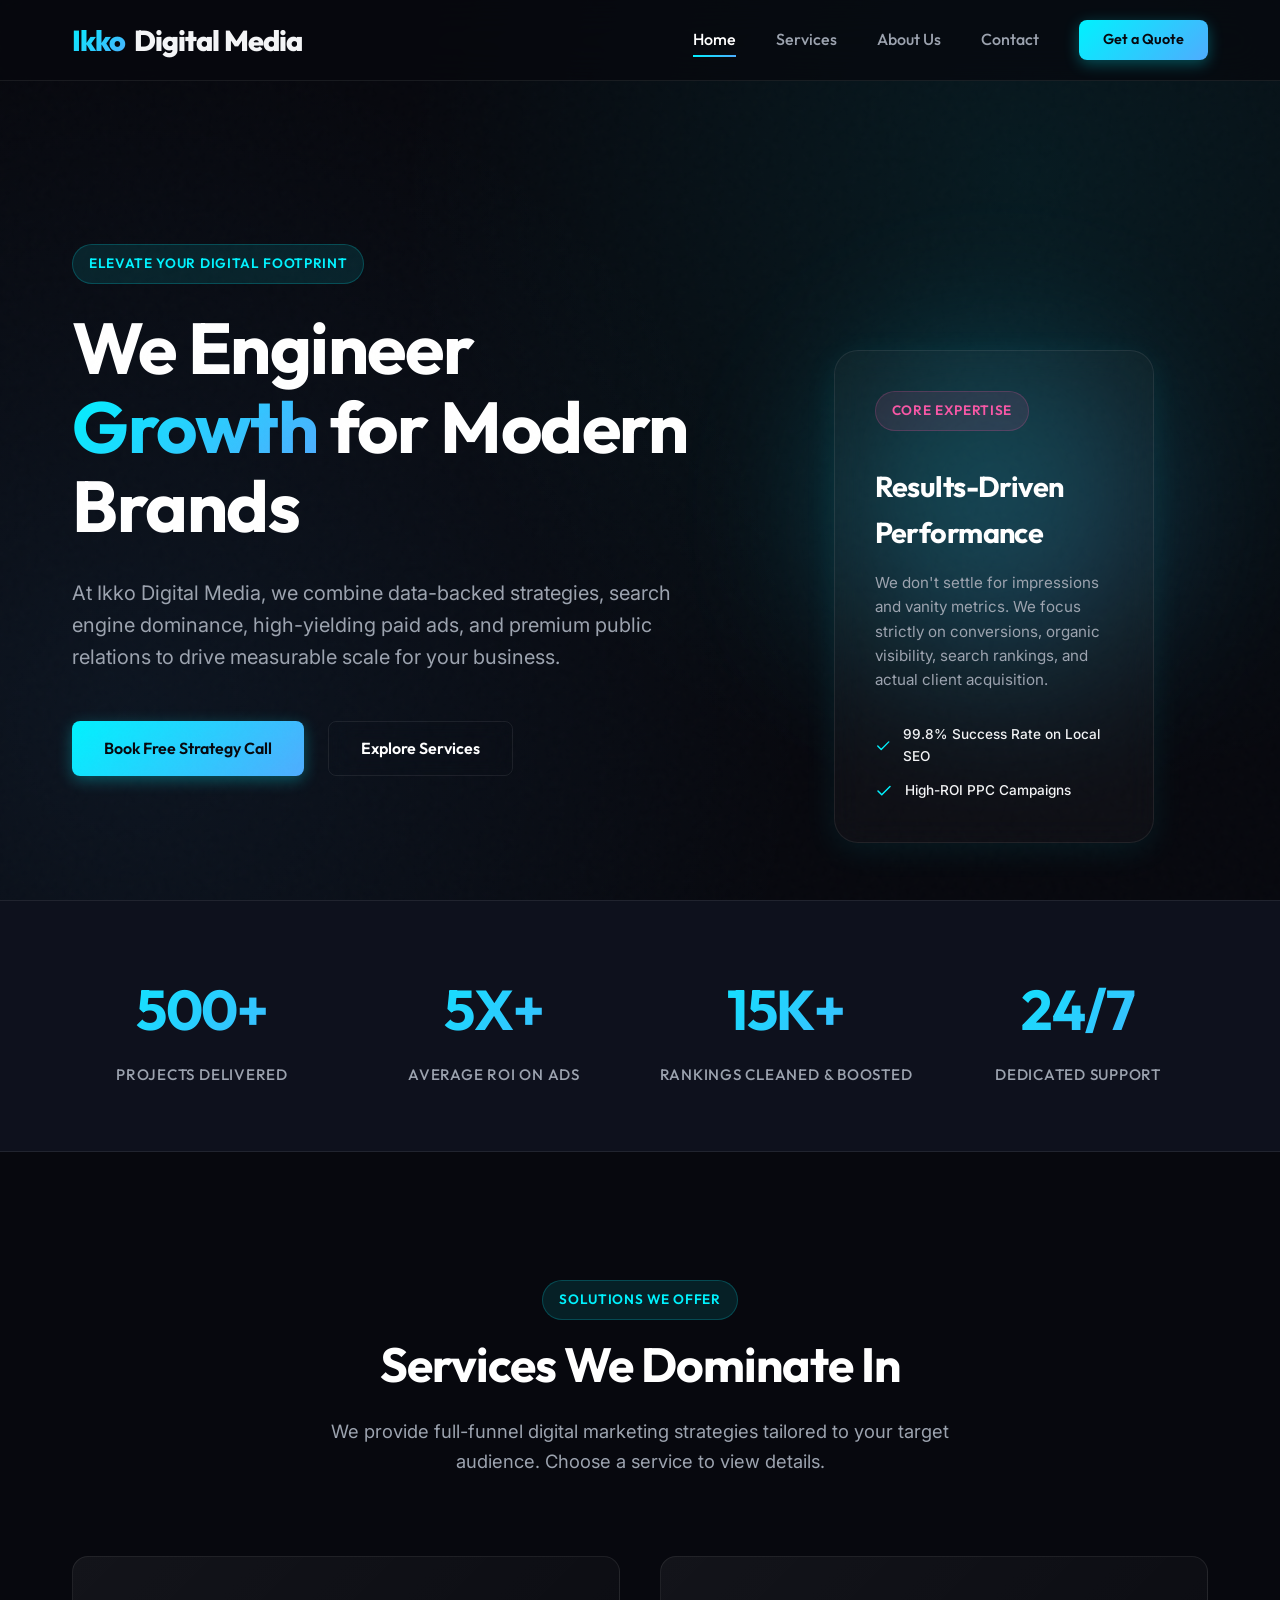
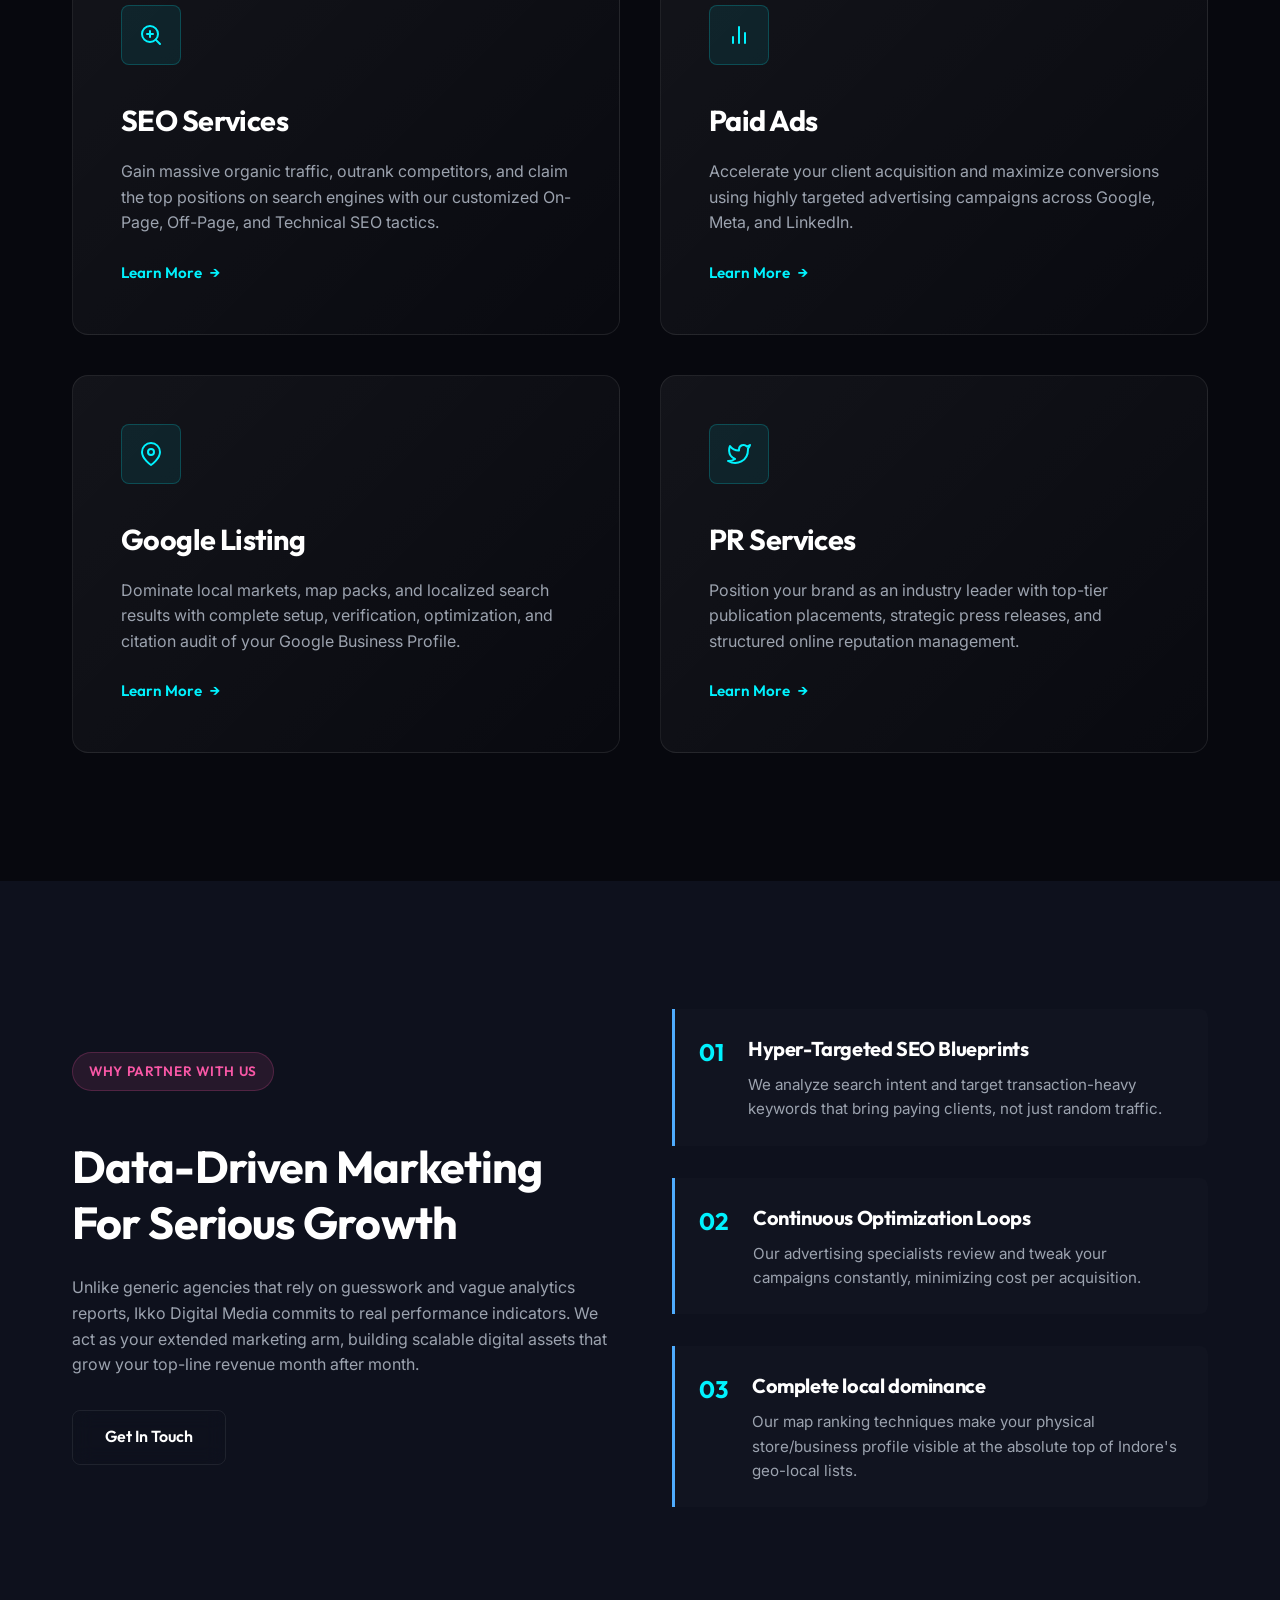
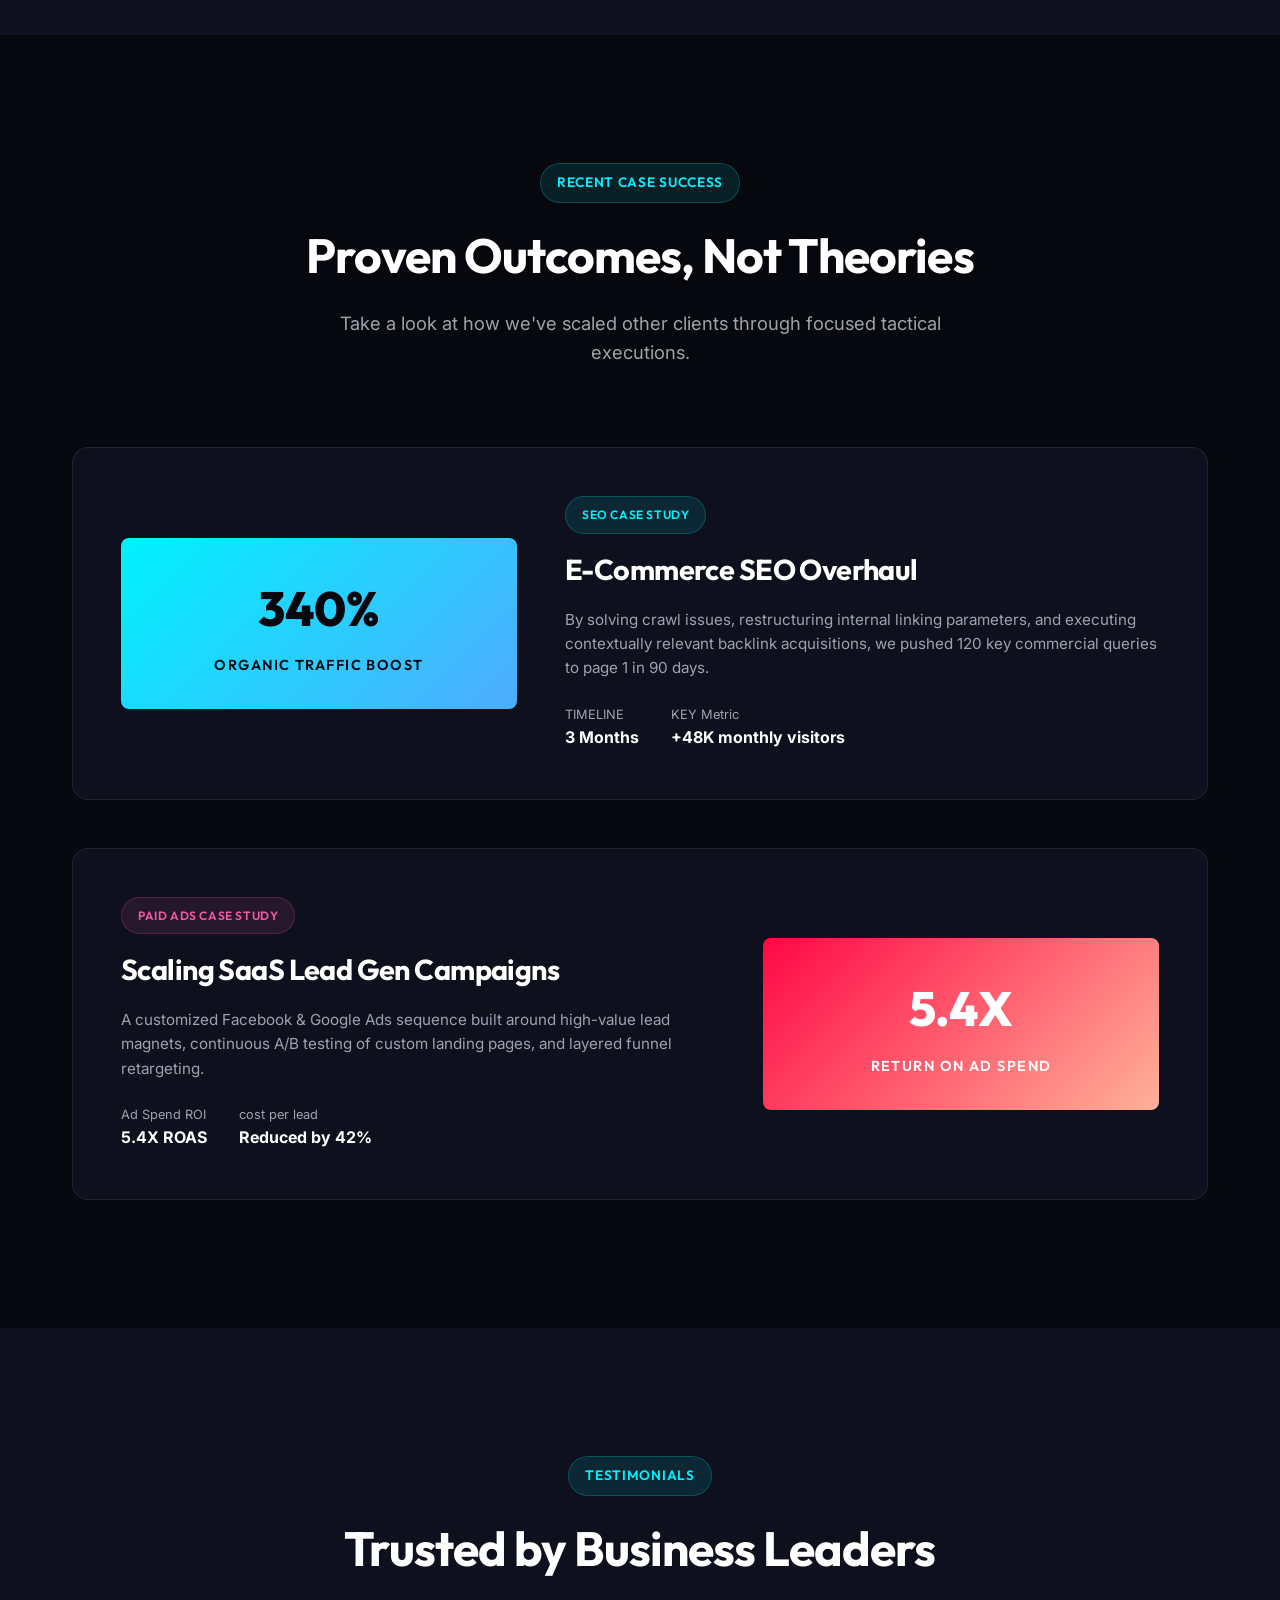
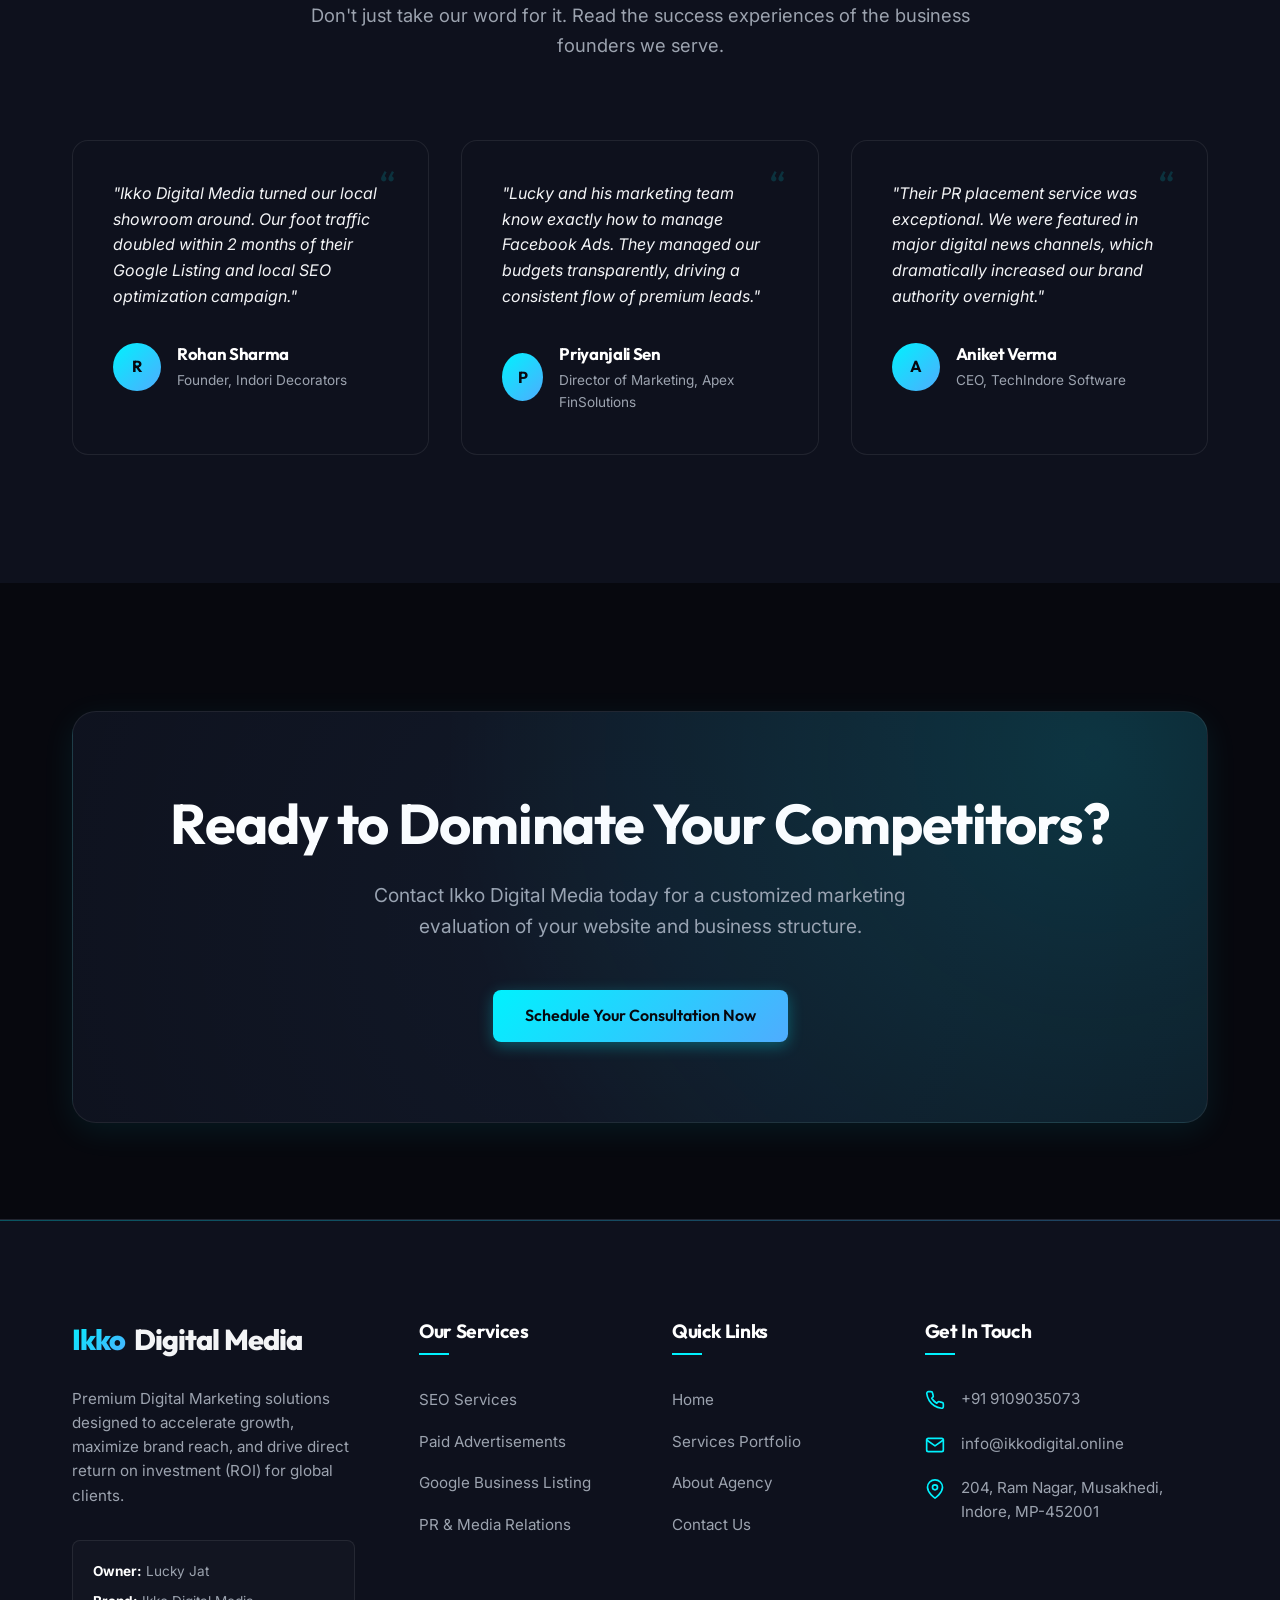
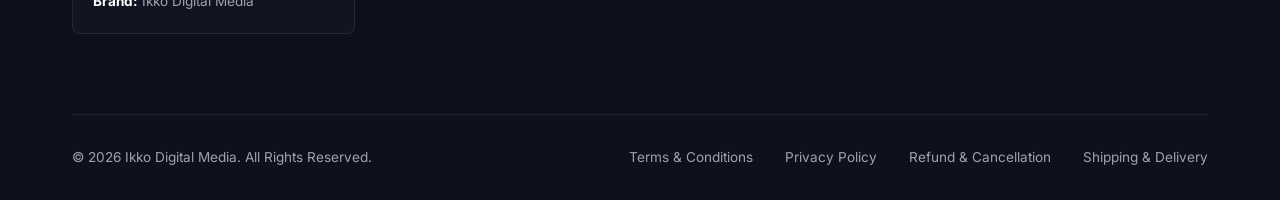
==== index.html @ 332c4430 "Initial commit: Digital Marketing Agency website for Ikko Digital Media" ====
<!DOCTYPE html>
<html lang="en">
<head>
  <meta charset="UTF-8">
  <meta name="viewport" content="width=device-width, initial-scale=1.0">
  <title>Ikko Digital Media | Premium Digital Marketing Agency</title>
  <meta name="description" content="Ikko Digital Media is a top-tier digital marketing agency specializing in high-performance SEO, Paid Ads, Google Listing optimization, and PR campaigns to maximize business growth and ROI.">
  <link rel="stylesheet" href="css/styles.css">
</head>
<body>

  <!-- HEADER NAVIGATION -->
  <header class="header">
    <div class="container navbar">
      <a href="index.html" class="logo">
        <span>Ikko</span> Digital Media
      </a>
      <button class="nav-toggle" aria-label="Toggle Navigation">
        <span></span>
        <span></span>
        <span></span>
      </button>
      <ul class="nav-menu">
        <li><a href="index.html" class="nav-link active">Home</a></li>
        <li><a href="services.html" class="nav-link">Services</a></li>
        <li><a href="about.html" class="nav-link">About Us</a></li>
        <li><a href="contact.html" class="nav-link">Contact</a></li>
        <li><a href="contact.html" class="btn btn-primary" style="padding: 0.5rem 1.5rem; font-size: 0.9rem;">Get a Quote</a></li>
      </ul>
    </div>
  </header>

  <!-- HERO SECTION -->
  <section class="hero">
    <div class="container hero-grid">
      <div class="hero-content reveal">
        <span class="hero-tag">Elevate Your Digital Footprint</span>
        <h1>We Engineer <span class="text-gradient">Growth</span> for Modern Brands</h1>
        <p>At Ikko Digital Media, we combine data-backed strategies, search engine dominance, high-yielding paid ads, and premium public relations to drive measurable scale for your business.</p>
        <div class="hero-cta">
          <a href="contact.html" class="btn btn-primary">Book Free Strategy Call</a>
          <a href="services.html" class="btn btn-secondary">Explore Services</a>
        </div>
      </div>
      <div class="hero-visual reveal" style="transition-delay: 0.2s;">
        <div class="hero-sphere-wrapper">
          <div class="hero-sphere"></div>
          <div class="hero-glass-card">
            <span class="hero-tag" style="background: rgba(248, 87, 166, 0.1); border-color: rgba(248, 87, 166, 0.2); color: var(--color-accent);">Core Expertise</span>
            <h3 style="margin-top: 0.5rem;">Results-Driven Performance</h3>
            <p style="font-size: 0.95rem; margin-top: 1rem; color: var(--text-muted);">
              We don't settle for impressions and vanity metrics. We focus strictly on conversions, organic visibility, search rankings, and actual client acquisition.
            </p>
            <div style="margin-top: 2rem; display: flex; flex-direction: column; gap: 0.75rem;">
              <div style="display: flex; align-items: center; gap: 0.75rem;">
                <svg width="18" height="18" viewBox="0 0 24 24" fill="none" stroke="#00f2fe" stroke-width="2" stroke-linecap="round" stroke-linejoin="round"><polyline points="20 6 9 17 4 12"></polyline></svg>
                <span style="font-size: 0.85rem; font-weight: 500;">99.8% Success Rate on Local SEO</span>
              </div>
              <div style="display: flex; align-items: center; gap: 0.75rem;">
                <svg width="18" height="18" viewBox="0 0 24 24" fill="none" stroke="#00f2fe" stroke-width="2" stroke-linecap="round" stroke-linejoin="round"><polyline points="20 6 9 17 4 12"></polyline></svg>
                <span style="font-size: 0.85rem; font-weight: 500;">High-ROI PPC Campaigns</span>
              </div>
            </div>
          </div>
        </div>
      </div>
    </div>
  </section>

  <!-- STATS COUNTER -->
  <section class="stats">
    <div class="container stats-grid reveal">
      <div class="stat-item">
        <h3>500+</h3>
        <p>Projects Delivered</p>
      </div>
      <div class="stat-item">
        <h3>5X+</h3>
        <p>Average ROI on Ads</p>
      </div>
      <div class="stat-item">
        <h3>15K+</h3>
        <p>Rankings Cleaned & Boosted</p>
      </div>
      <div class="stat-item">
        <h3>24/7</h3>
        <p>Dedicated Support</p>
      </div>
    </div>
  </section>

  <!-- CORE SERVICES OVERVIEW -->
  <section class="section">
    <div class="container">
      <div class="section-header reveal">
        <span class="hero-tag" style="margin-bottom: 1rem;">Solutions We Offer</span>
        <h2>Services We Dominate In</h2>
        <p>We provide full-funnel digital marketing strategies tailored to your target audience. Choose a service to view details.</p>
      </div>
      <div class="services-grid">
        <!-- SEO SERVICES -->
        <div class="service-card reveal">
          <div class="service-icon">
            <svg width="24" height="24" viewBox="0 0 24 24" fill="none" stroke="currentColor" stroke-width="2" stroke-linecap="round" stroke-linejoin="round"><circle cx="11" cy="11" r="8"></circle><line x1="21" y1="21" x2="16.65" y2="16.65"></line><line x1="11" y1="8" x2="11" y2="14"></line><line x1="8" y1="11" x2="14" y2="11"></line></svg>
          </div>
          <h3>SEO Services</h3>
          <p>Gain massive organic traffic, outrank competitors, and claim the top positions on search engines with our customized On-Page, Off-Page, and Technical SEO tactics.</p>
          <a href="services.html#seo-services" class="service-link">Learn More <span>&rarr;</span></a>
        </div>
        <!-- PAID ADS -->
        <div class="service-card reveal" style="transition-delay: 0.1s;">
          <div class="service-icon">
            <svg width="24" height="24" viewBox="0 0 24 24" fill="none" stroke="currentColor" stroke-width="2" stroke-linecap="round" stroke-linejoin="round"><line x1="18" y1="20" x2="18" y2="10"></line><line x1="12" y1="20" x2="12" y2="4"></line><line x1="6" y1="20" x2="6" y2="14"></line></svg>
          </div>
          <h3>Paid Ads</h3>
          <p>Accelerate your client acquisition and maximize conversions using highly targeted advertising campaigns across Google, Meta, and LinkedIn.</p>
          <a href="services.html#paid-ads" class="service-link">Learn More <span>&rarr;</span></a>
        </div>
        <!-- GOOGLE LISTING -->
        <div class="service-card reveal" style="transition-delay: 0.2s;">
          <div class="service-icon">
            <svg width="24" height="24" viewBox="0 0 24 24" fill="none" stroke="currentColor" stroke-width="2" stroke-linecap="round" stroke-linejoin="round"><path d="M21 10c0 7-9 13-9 13s-9-6-9-13a9 9 0 0 1 18 0z"></path><circle cx="12" cy="10" r="3"></circle></svg>
          </div>
          <h3>Google Listing</h3>
          <p>Dominate local markets, map packs, and localized search results with complete setup, verification, optimization, and citation audit of your Google Business Profile.</p>
          <a href="services.html#google-listing" class="service-link">Learn More <span>&rarr;</span></a>
        </div>
        <!-- PR SERVICES -->
        <div class="service-card reveal" style="transition-delay: 0.3s;">
          <div class="service-icon">
            <svg width="24" height="24" viewBox="0 0 24 24" fill="none" stroke="currentColor" stroke-width="2" stroke-linecap="round" stroke-linejoin="round"><path d="M23 3a10.9 10.9 0 0 1-3.14 1.53 4.48 4.48 0 0 0-7.86 3v1A10.66 10.66 0 0 1 3 4s-4 9 5 13a11.64 11.64 0 0 1-7 2c9 5 20 0 20-11.5a4.5 4.5 0 0 0-.08-.83A7.72 7.72 0 0 0 23 3z"></path></svg>
          </div>
          <h3>PR Services</h3>
          <p>Position your brand as an industry leader with top-tier publication placements, strategic press releases, and structured online reputation management.</p>
          <a href="services.html#pr-services" class="service-link">Learn More <span>&rarr;</span></a>
        </div>
      </div>
    </div>
  </section>

  <!-- WHY CHOOSE US Section -->
  <section class="section section-alt">
    <div class="container why-us-grid">
      <div class="reveal">
        <span class="hero-tag" style="background: rgba(248, 87, 166, 0.1); border-color: rgba(248, 87, 166, 0.2); color: var(--color-accent);">Why Partner With Us</span>
        <h2 style="font-size: 2.8rem; margin: 1.5rem 0; line-height: 1.25;">Data-Driven Marketing For Serious Growth</h2>
        <p style="color: var(--text-muted); margin-bottom: 2rem;">
          Unlike generic agencies that rely on guesswork and vague analytics reports, Ikko Digital Media commits to real performance indicators. We act as your extended marketing arm, building scalable digital assets that grow your top-line revenue month after month.
        </p>
        <a href="contact.html" class="btn btn-secondary">Get In Touch</a>
      </div>
      <div class="why-us-features reveal" style="transition-delay: 0.2s;">
        <div class="feature-box">
          <div class="feature-num">01</div>
          <div class="feature-content">
            <h4>Hyper-Targeted SEO Blueprints</h4>
            <p>We analyze search intent and target transaction-heavy keywords that bring paying clients, not just random traffic.</p>
          </div>
        </div>
        <div class="feature-box">
          <div class="feature-num">02</div>
          <div class="feature-content">
            <h4>Continuous Optimization Loops</h4>
            <p>Our advertising specialists review and tweak your campaigns constantly, minimizing cost per acquisition.</p>
          </div>
        </div>
        <div class="feature-box">
          <div class="feature-num">03</div>
          <div class="feature-content">
            <h4>Complete local dominance</h4>
            <p>Our map ranking techniques make your physical store/business profile visible at the absolute top of Indore's geo-local lists.</p>
          </div>
        </div>
      </div>
    </div>
  </section>

  <!-- CORE CASE STUDIES / OUTCOMES -->
  <section class="section">
    <div class="container">
      <div class="section-header reveal">
        <span class="hero-tag">Recent Case Success</span>
        <h2>Proven Outcomes, Not Theories</h2>
        <p>Take a look at how we've scaled other clients through focused tactical executions.</p>
      </div>

      <div class="reveal" style="display: flex; flex-direction: column; gap: 3rem;">
        <!-- Card 1 -->
        <div style="background: var(--bg-secondary); border: 1px solid var(--border-light); border-radius: var(--radius-md); padding: 3rem; display: grid; grid-template-columns: 1fr 1.5fr; gap: 3rem; align-items: center;">
          <div style="background: var(--gradient-accent-1); color: #07080e; padding: 2rem; border-radius: var(--radius-sm); text-align: center;">
            <div style="font-size: 3rem; font-weight: 800; font-family: var(--font-heading);">340%</div>
            <div style="font-family: var(--font-heading); font-weight: 600; text-transform: uppercase; font-size: 0.9rem; letter-spacing: 0.1em; margin-top: 0.5rem;">Organic Traffic Boost</div>
          </div>
          <div>
            <span class="hero-tag" style="font-size: 0.75rem; margin-bottom: 0.75rem;">SEO CASE STUDY</span>
            <h3 style="font-size: 1.8rem; margin-bottom: 1rem;">E-Commerce SEO Overhaul</h3>
            <p style="color: var(--text-muted); margin-bottom: 1.5rem; font-size: 0.95rem;">
              By solving crawl issues, restructuring internal linking parameters, and executing contextually relevant backlink acquisitions, we pushed 120 key commercial queries to page 1 in 90 days.
            </p>
            <div style="display: flex; gap: 2rem;">
              <div>
                <span style="font-size: 0.8rem; color: var(--text-muted); display: block;">TIMELINE</span>
                <strong style="color: #fff; font-size: 1rem;">3 Months</strong>
              </div>
              <div>
                <span style="font-size: 0.8rem; color: var(--text-muted); display: block;">KEY Metric</span>
                <strong style="color: #fff; font-size: 1rem;">+48K monthly visitors</strong>
              </div>
            </div>
          </div>
        </div>

        <!-- Card 2 -->
        <div style="background: var(--bg-secondary); border: 1px solid var(--border-light); border-radius: var(--radius-md); padding: 3rem; display: grid; grid-template-columns: 1.5fr 1fr; gap: 3rem; align-items: center;">
          <div>
            <span class="hero-tag" style="font-size: 0.75rem; margin-bottom: 0.75rem; background: rgba(248, 87, 166, 0.1); border-color: rgba(248, 87, 166, 0.2); color: var(--color-accent);">Paid Ads CASE STUDY</span>
            <h3 style="font-size: 1.8rem; margin-bottom: 1rem;">Scaling SaaS Lead Gen Campaigns</h3>
            <p style="color: var(--text-muted); margin-bottom: 1.5rem; font-size: 0.95rem;">
              A customized Facebook & Google Ads sequence built around high-value lead magnets, continuous A/B testing of custom landing pages, and layered funnel retargeting.
            </p>
            <div style="display: flex; gap: 2rem;">
              <div>
                <span style="font-size: 0.8rem; color: var(--text-muted); display: block;">Ad Spend ROI</span>
                <strong style="color: #fff; font-size: 1rem;">5.4X ROAS</strong>
              </div>
              <div>
                <span style="font-size: 0.8rem; color: var(--text-muted); display: block;">cost per lead</span>
                <strong style="color: #fff; font-size: 1rem;">Reduced by 42%</strong>
              </div>
            </div>
          </div>
          <div style="background: var(--gradient-accent-2); color: #fff; padding: 2rem; border-radius: var(--radius-sm); text-align: center;">
            <div style="font-size: 3rem; font-weight: 800; font-family: var(--font-heading);">5.4X</div>
            <div style="font-family: var(--font-heading); font-weight: 600; text-transform: uppercase; font-size: 0.9rem; letter-spacing: 0.1em; margin-top: 0.5rem;">Return on Ad Spend</div>
          </div>
        </div>
      </div>
    </div>
  </section>

  <!-- TESTIMONIALS SECTION -->
  <section class="section section-alt">
    <div class="container">
      <div class="section-header reveal">
        <span class="hero-tag" style="background: rgba(0, 242, 254, 0.1); border-color: rgba(0, 242, 254, 0.2); color: var(--color-primary);">Testimonials</span>
        <h2>Trusted by Business Leaders</h2>
        <p>Don't just take our word for it. Read the success experiences of the business founders we serve.</p>
      </div>
      <div class="testimonials-grid reveal">
        <!-- Testimonial 1 -->
        <div class="testimonial-card">
          <span class="testimonial-quote">&ldquo;</span>
          <p class="testimonial-text">
            "Ikko Digital Media turned our local showroom around. Our foot traffic doubled within 2 months of their Google Listing and local SEO optimization campaign."
          </p>
          <div class="testimonial-author">
            <div class="author-avatar">R</div>
            <div class="author-info">
              <h5>Rohan Sharma</h5>
              <p>Founder, Indori Decorators</p>
            </div>
          </div>
        </div>
        <!-- Testimonial 2 -->
        <div class="testimonial-card">
          <span class="testimonial-quote">&ldquo;</span>
          <p class="testimonial-text">
            "Lucky and his marketing team know exactly how to manage Facebook Ads. They managed our budgets transparently, driving a consistent flow of premium leads."
          </p>
          <div class="testimonial-author">
            <div class="author-avatar">P</div>
            <div class="author-info">
              <h5>Priyanjali Sen</h5>
              <p>Director of Marketing, Apex FinSolutions</p>
            </div>
          </div>
        </div>
        <!-- Testimonial 3 -->
        <div class="testimonial-card">
          <span class="testimonial-quote">&ldquo;</span>
          <p class="testimonial-text">
            "Their PR placement service was exceptional. We were featured in major digital news channels, which dramatically increased our brand authority overnight."
          </p>
          <div class="testimonial-author">
            <div class="author-avatar">A</div>
            <div class="author-info">
              <h5>Aniket Verma</h5>
              <p>CEO, TechIndore Software</p>
            </div>
          </div>
        </div>
      </div>
    </div>
  </section>

  <!-- CALL TO ACTION BANNER -->
  <section class="section" style="padding-bottom: 6rem;">
    <div class="container reveal">
      <div class="cta-banner">
        <h2>Ready to Dominate Your Competitors?</h2>
        <p>Contact Ikko Digital Media today for a customized marketing evaluation of your website and business structure.</p>
        <a href="contact.html" class="btn btn-primary">Schedule Your Consultation Now</a>
      </div>
    </div>
  </section>

  <!-- FOOTER -->
  <footer class="footer">
    <div class="container">
      <div class="footer-grid">
        <div class="footer-brand">
          <a href="index.html" class="logo" style="margin-bottom: 1.5rem; display: inline-flex;">
            <span>Ikko</span> Digital Media
          </a>
          <p>Premium Digital Marketing solutions designed to accelerate growth, maximize brand reach, and drive direct return on investment (ROI) for global clients.</p>
          <div class="footer-owner-info">
            <p><strong>Owner:</strong> Lucky Jat</p>
            <p><strong>Brand:</strong> Ikko Digital Media</p>
          </div>
        </div>
        <div class="footer-col">
          <h4>Our Services</h4>
          <ul class="footer-links">
            <li><a href="services.html#seo-services">SEO Services</a></li>
            <li><a href="services.html#paid-ads">Paid Advertisements</a></li>
            <li><a href="services.html#google-listing">Google Business Listing</a></li>
            <li><a href="services.html#pr-services">PR & Media Relations</a></li>
          </ul>
        </div>
        <div class="footer-col">
          <h4>Quick Links</h4>
          <ul class="footer-links">
            <li><a href="index.html">Home</a></li>
            <li><a href="services.html">Services Portfolio</a></li>
            <li><a href="about.html">About Agency</a></li>
            <li><a href="contact.html">Contact Us</a></li>
          </ul>
        </div>
        <div class="footer-col">
          <h4>Get In Touch</h4>
          <ul class="footer-contact-details">
            <li>
              <svg width="20" height="20" viewBox="0 0 24 24" fill="none" stroke="currentColor" stroke-width="2" stroke-linecap="round" stroke-linejoin="round"><path d="M22 16.92v3a2 2 0 0 1-2.18 2 19.79 19.79 0 0 1-8.63-3.07 19.5 19.5 0 0 1-6-6 19.79 19.79 0 0 1-3.07-8.67A2 2 0 0 1 4.11 2h3a2 2 0 0 1 2 1.72 12.84 12.84 0 0 0 .7 2.81 2 2 0 0 1-.45 2.11L8.09 9.91a16 16 0 0 0 6 6l1.27-1.27a2 2 0 0 1 2.11-.45 12.84 12.84 0 0 0 2.81.7A2 2 0 0 1 22 16.92z"></path></svg>
              <span>+91 9109035073</span>
            </li>
            <li>
              <svg width="20" height="20" viewBox="0 0 24 24" fill="none" stroke="currentColor" stroke-width="2" stroke-linecap="round" stroke-linejoin="round"><path d="M4 4h16c1.1 0 2 .9 2 2v12c0 1.1-.9 2-2 2H4c-1.1 0-2-.9-2-2V6c0-1.1.9-2 2-2z"></path><polyline points="22,6 12,13 2,6"></polyline></svg>
              <span>info@ikkodigital.online</span>
            </li>
            <li>
              <svg width="20" height="20" viewBox="0 0 24 24" fill="none" stroke="currentColor" stroke-width="2" stroke-linecap="round" stroke-linejoin="round"><path d="M21 10c0 7-9 13-9 13s-9-6-9-13a9 9 0 0 1 18 0z"></path><circle cx="12" cy="10" r="3"></circle></svg>
              <span>204, Ram Nagar, Musakhedi, Indore, MP-452001</span>
            </li>
          </ul>
        </div>
      </div>
      <div class="footer-bottom">
        <p>&copy; 2026 Ikko Digital Media. All Rights Reserved.</p>
        <div class="footer-policy-links">
          <a href="terms-and-conditions.html">Terms & Conditions</a>
          <a href="privacy-policy.html">Privacy Policy</a>
          <a href="refund-policy.html">Refund & Cancellation</a>
          <a href="shipping-policy.html">Shipping & Delivery</a>
        </div>
      </div>
    </div>
  </footer>

  <script src="js/main.js"></script>
</body>
</html>
---- css/styles.css ----
/* Import Modern Fonts */
@import url('https://fonts.googleapis.com/css2?family=Inter:wght@300;400;500;600&family=Outfit:wght@400;500;600;700;800&display=swap');

/* CSS VARIABLES FOR THE DESIGN SYSTEM */
:root {
  --font-primary: 'Inter', sans-serif;
  --font-heading: 'Outfit', sans-serif;

  /* Color Palette */
  --bg-primary: #07080e;
  --bg-secondary: #0e111d;
  --bg-card: rgba(255, 255, 255, 0.03);
  --bg-card-hover: rgba(255, 255, 255, 0.06);
  
  --text-main: #f3f4f6;
  --text-muted: #9ca3af;
  --text-dark: #1f2937;
  
  --color-primary: #00f2fe; /* Vibrant Cyan */
  --color-secondary: #4facfe; /* Deep Blue */
  --color-accent: #f857a6; /* Highlight Pink */
  
  --gradient-accent-1: linear-gradient(135deg, #00f2fe 0%, #4facfe 100%);
  --gradient-accent-2: linear-gradient(135deg, #ff0844 0%, #ffb199 100%);
  --gradient-dark: linear-gradient(180deg, #0f111a 0%, #07080e 100%);
  --gradient-card: linear-gradient(135deg, rgba(255, 255, 255, 0.05) 0%, rgba(255, 255, 255, 0.01) 100%);

  /* Borders & Shadows */
  --border-light: rgba(255, 255, 255, 0.08);
  --border-glow: rgba(0, 242, 254, 0.2);
  --shadow-glow: 0 8px 32px 0 rgba(0, 242, 254, 0.08);
  --radius-sm: 8px;
  --radius-md: 16px;
  --radius-lg: 24px;
  
  --transition-smooth: all 0.3s cubic-bezier(0.4, 0, 0.2, 1);
  --transition-fast: all 0.15s ease-in-out;
}

/* Global Reset */
*, *::before, *::after {
  box-sizing: border-box;
  margin: 0;
  padding: 0;
}

html {
  scroll-behavior: smooth;
}

body {
  font-family: var(--font-primary);
  background-color: var(--bg-primary);
  color: var(--text-main);
  line-height: 1.6;
  overflow-x: hidden;
}

h1, h2, h3, h4, h5, h6 {
  font-family: var(--font-heading);
  font-weight: 700;
  letter-spacing: -0.02em;
  color: #fff;
}

a {
  text-decoration: none;
  color: inherit;
  transition: var(--transition-fast);
}

ul {
  list-style: none;
}

img {
  max-width: 100%;
  height: auto;
  display: block;
}

/* Custom Scrollbar */
::-webkit-scrollbar {
  width: 10px;
}
::-webkit-scrollbar-track {
  background: var(--bg-primary);
}
::-webkit-scrollbar-thumb {
  background: #1f293d;
  border-radius: 5px;
}
::-webkit-scrollbar-thumb:hover {
  background: var(--color-secondary);
}

/* Helper Layout Classes */
.container {
  max-width: 1200px;
  margin: 0 auto;
  padding: 0 2rem;
  width: 100%;
}

.section {
  padding: 8rem 0;
  position: relative;
}

.section-alt {
  background: var(--bg-secondary);
}

.text-gradient {
  background: var(--gradient-accent-1);
  -webkit-background-clip: text;
  -webkit-text-fill-color: transparent;
  display: inline-block;
}

.text-gradient-alt {
  background: var(--gradient-accent-2);
  -webkit-background-clip: text;
  -webkit-text-fill-color: transparent;
  display: inline-block;
}

.section-header {
  text-align: center;
  max-width: 700px;
  margin: 0 auto 5rem auto;
}

.section-header h2 {
  font-size: 3rem;
  margin-bottom: 1.5rem;
  line-height: 1.2;
}

.section-header p {
  color: var(--text-muted);
  font-size: 1.15rem;
}

/* BUTTONS */
.btn {
  display: inline-flex;
  align-items: center;
  justify-content: center;
  padding: 0.85rem 2rem;
  font-family: var(--font-heading);
  font-weight: 600;
  font-size: 1rem;
  border-radius: var(--radius-sm);
  transition: var(--transition-smooth);
  cursor: pointer;
  border: none;
  position: relative;
  overflow: hidden;
}

.btn-primary {
  background: var(--gradient-accent-1);
  color: #07080e;
  box-shadow: 0 4px 15px rgba(0, 242, 254, 0.3);
}

.btn-primary:hover {
  transform: translateY(-3px);
  box-shadow: 0 8px 25px rgba(0, 242, 254, 0.5);
  filter: brightness(1.1);
}

.btn-secondary {
  background: transparent;
  color: #fff;
  border: 1px solid var(--border-light);
  backdrop-filter: blur(10px);
}

.btn-secondary:hover {
  background: rgba(255, 255, 255, 0.05);
  border-color: var(--color-primary);
  transform: translateY(-3px);
  box-shadow: 0 4px 15px rgba(0, 242, 254, 0.15);
}

/* NAVIGATION HEADER */
.header {
  position: fixed;
  top: 0;
  left: 0;
  width: 100%;
  z-index: 1000;
  background: rgba(7, 8, 14, 0.7);
  backdrop-filter: blur(20px);
  border-bottom: 1px solid var(--border-light);
  transition: var(--transition-smooth);
}

.header-active {
  padding: 0.75rem 0;
  background: rgba(7, 8, 14, 0.95);
  box-shadow: var(--shadow-glow);
}

.navbar {
  display: flex;
  justify-content: space-between;
  align-items: center;
  height: 80px;
}

.logo {
  font-family: var(--font-heading);
  font-weight: 800;
  font-size: 1.8rem;
  letter-spacing: -0.03em;
  display: flex;
  align-items: center;
  gap: 0.5rem;
}

.logo span {
  background: var(--gradient-accent-1);
  -webkit-background-clip: text;
  -webkit-text-fill-color: transparent;
}

.nav-menu {
  display: flex;
  gap: 2.5rem;
  align-items: center;
}

.nav-link {
  font-family: var(--font-heading);
  font-weight: 500;
  font-size: 1rem;
  color: var(--text-muted);
  position: relative;
  padding: 0.5rem 0;
}

.nav-link:hover, .nav-link.active {
  color: #fff;
}

.nav-link::after {
  content: '';
  position: absolute;
  bottom: 0;
  left: 0;
  width: 0;
  height: 2px;
  background: var(--gradient-accent-1);
  transition: var(--transition-smooth);
}

.nav-link:hover::after, .nav-link.active::after {
  width: 100%;
}

.nav-toggle {
  display: none;
  cursor: pointer;
  background: none;
  border: none;
}

.nav-toggle span {
  display: block;
  width: 25px;
  height: 2px;
  background: #fff;
  margin: 6px 0;
  transition: var(--transition-smooth);
}

/* HERO SECTION (index.html) */
.hero {
  min-height: 100vh;
  display: flex;
  align-items: center;
  padding-top: 120px;
  background: radial-gradient(circle at 80% 20%, rgba(0, 242, 254, 0.08) 0%, transparent 50%),
              radial-gradient(circle at 10% 80%, rgba(79, 172, 254, 0.08) 0%, transparent 50%);
  position: relative;
  overflow: hidden;
}

.hero::after {
  content: '';
  position: absolute;
  width: 100%;
  height: 100%;
  top: 0;
  left: 0;
  background: url('data:image/svg+xml,%3Csvg viewBox="0 0 200 200" xmlns="http://www.w3.org/2000/svg"%3E%3Cfilter id="noiseFilter"%3E%3CfeTurbulence type="fractalNoise" baseFrequency="0.65" numOctaves="3" stitchTiles="stitch"/%3E%3C/filter%3E%3Crect width="100%25" height="100%25" filter="url(%23noiseFilter)" opacity="0.015"/%3E%3C/svg%3E');
  pointer-events: none;
}

.hero-grid {
  display: grid;
  grid-template-columns: 1.2fr 0.8fr;
  gap: 4rem;
  align-items: center;
}

.hero-content h1 {
  font-size: 4.5rem;
  line-height: 1.1;
  margin-bottom: 2rem;
}

.hero-content p {
  font-size: 1.25rem;
  color: var(--text-muted);
  margin-bottom: 3rem;
  max-width: 600px;
}

.hero-cta {
  display: flex;
  gap: 1.5rem;
}

/* HERO VISUALS */
.hero-visual {
  position: relative;
  display: flex;
  justify-content: center;
  align-items: center;
}

.hero-sphere-wrapper {
  position: relative;
  width: 320px;
  height: 320px;
}

.hero-sphere {
  position: absolute;
  width: 100%;
  height: 100%;
  border-radius: 50%;
  background: var(--gradient-accent-1);
  filter: blur(80px);
  opacity: 0.25;
  animation: pulse 8s infinite alternate;
}

.hero-glass-card {
  position: relative;
  background: var(--bg-card);
  backdrop-filter: blur(15px);
  border: 1px solid var(--border-light);
  border-radius: var(--radius-lg);
  padding: 2.5rem;
  box-shadow: var(--shadow-glow);
  width: 100%;
  z-index: 2;
  transition: var(--transition-smooth);
}

.hero-glass-card:hover {
  border-color: var(--color-primary);
  box-shadow: 0 12px 40px rgba(0, 242, 254, 0.15);
  transform: translateY(-5px);
}

.hero-glass-card h3 {
  font-size: 1.8rem;
  margin-bottom: 1rem;
}

.hero-tag {
  display: inline-block;
  padding: 0.5rem 1rem;
  background: rgba(0, 242, 254, 0.1);
  border: 1px solid rgba(0, 242, 254, 0.2);
  border-radius: 30px;
  color: var(--color-primary);
  font-family: var(--font-heading);
  font-weight: 600;
  font-size: 0.85rem;
  margin-bottom: 1.5rem;
  text-transform: uppercase;
  letter-spacing: 0.05em;
}

/* STATS SECTION */
.stats {
  padding: 4rem 0;
  background: var(--bg-secondary);
  border-top: 1px solid var(--border-light);
  border-bottom: 1px solid var(--border-light);
}

.stats-grid {
  display: grid;
  grid-template-columns: repeat(4, 1fr);
  gap: 2rem;
  text-align: center;
}

.stat-item h3 {
  font-size: 3.5rem;
  background: var(--gradient-accent-1);
  -webkit-background-clip: text;
  -webkit-text-fill-color: transparent;
  margin-bottom: 0.5rem;
}

.stat-item p {
  color: var(--text-muted);
  font-family: var(--font-heading);
  font-weight: 500;
  font-size: 0.95rem;
  text-transform: uppercase;
  letter-spacing: 0.05em;
}

/* SERVICES SECTION & CARDS */
.services-grid {
  display: grid;
  grid-template-columns: repeat(2, 1fr);
  gap: 2.5rem;
}

.service-card {
  background: var(--gradient-card);
  border: 1px solid var(--border-light);
  border-radius: var(--radius-md);
  padding: 3rem;
  transition: var(--transition-smooth);
  position: relative;
  overflow: hidden;
}

.service-card::before {
  content: '';
  position: absolute;
  top: 0;
  left: 0;
  width: 100%;
  height: 4px;
  background: var(--gradient-accent-1);
  opacity: 0;
  transition: var(--transition-smooth);
}

.service-card:hover {
  transform: translateY(-5px);
  border-color: rgba(0, 242, 254, 0.3);
  box-shadow: var(--shadow-glow);
}

.service-card:hover::before {
  opacity: 1;
}

.service-icon {
  width: 60px;
  height: 60px;
  border-radius: var(--radius-sm);
  background: rgba(0, 242, 254, 0.08);
  border: 1px solid rgba(0, 242, 254, 0.2);
  display: flex;
  align-items: center;
  justify-content: center;
  margin-bottom: 2rem;
  color: var(--color-primary);
  font-size: 1.5rem;
  font-weight: bold;
}

.service-card h3 {
  font-size: 1.8rem;
  margin-bottom: 1rem;
}

.service-card p {
  color: var(--text-muted);
  margin-bottom: 1.5rem;
}

.service-link {
  display: inline-flex;
  align-items: center;
  gap: 0.5rem;
  font-family: var(--font-heading);
  font-weight: 600;
  color: var(--color-primary);
  font-size: 0.95rem;
}

.service-link span {
  transition: var(--transition-fast);
}

.service-card:hover .service-link span {
  transform: translateX(5px);
}

/* WHY CHOOSE US SECTION */
.why-us-grid {
  display: grid;
  grid-template-columns: 1fr 1fr;
  gap: 4rem;
  align-items: center;
}

.why-us-features {
  display: grid;
  grid-template-columns: 1fr;
  gap: 2rem;
}

.feature-box {
  display: flex;
  gap: 1.5rem;
  padding: 1.5rem;
  background: rgba(255, 255, 255, 0.01);
  border-left: 3px solid var(--color-secondary);
  border-radius: 0 var(--radius-sm) var(--radius-sm) 0;
  transition: var(--transition-smooth);
}

.feature-box:hover {
  background: rgba(255, 255, 255, 0.03);
  border-left-color: var(--color-primary);
  transform: translateX(5px);
}

.feature-num {
  font-family: var(--font-heading);
  font-size: 1.5rem;
  font-weight: 700;
  color: var(--color-primary);
}

.feature-content h4 {
  font-size: 1.25rem;
  margin-bottom: 0.5rem;
}

.feature-content p {
  color: var(--text-muted);
  font-size: 0.95rem;
}

/* TESTIMONIALS */
.testimonials-grid {
  display: grid;
  grid-template-columns: repeat(3, 1fr);
  gap: 2rem;
}

.testimonial-card {
  background: var(--bg-secondary);
  border: 1px solid var(--border-light);
  border-radius: var(--radius-md);
  padding: 2.5rem;
  position: relative;
}

.testimonial-quote {
  font-size: 2.5rem;
  color: rgba(0, 242, 254, 0.15);
  font-family: var(--font-heading);
  position: absolute;
  top: 1.5rem;
  right: 2rem;
  line-height: 1;
}

.testimonial-text {
  color: var(--text-main);
  font-style: italic;
  margin-bottom: 2rem;
  position: relative;
  z-index: 2;
}

.testimonial-author {
  display: flex;
  align-items: center;
  gap: 1rem;
}

.author-avatar {
  width: 48px;
  height: 48px;
  border-radius: 50%;
  background: var(--gradient-accent-1);
  display: flex;
  align-items: center;
  justify-content: center;
  font-weight: bold;
  color: #07080e;
  font-family: var(--font-heading);
}

.author-info h5 {
  font-size: 1.05rem;
  margin-bottom: 0.15rem;
}

.author-info p {
  color: var(--text-muted);
  font-size: 0.85rem;
}

/* CTA BLOCK */
.cta-banner {
  background: radial-gradient(circle at 90% 10%, rgba(0, 242, 254, 0.15) 0%, transparent 60%), var(--bg-secondary);
  border: 1px solid var(--border-light);
  border-radius: var(--radius-lg);
  padding: 5rem;
  text-align: center;
  box-shadow: var(--shadow-glow);
  position: relative;
  overflow: hidden;
}

.cta-banner::before {
  content: '';
  position: absolute;
  top: -50%;
  left: -50%;
  width: 200%;
  height: 200%;
  background: radial-gradient(circle, rgba(79, 172, 254, 0.05) 0%, transparent 60%);
  pointer-events: none;
}

.cta-banner h2 {
  font-size: 3.5rem;
  margin-bottom: 1.5rem;
  line-height: 1.15;
}

.cta-banner p {
  color: var(--text-muted);
  font-size: 1.2rem;
  max-width: 600px;
  margin: 0 auto 3rem auto;
}

/* ABOUT PAGE SPECIALS */
.about-hero {
  padding-top: 160px;
  padding-bottom: 6rem;
  background: radial-gradient(circle at 10% 20%, rgba(248, 87, 166, 0.05) 0%, transparent 50%);
}

.about-story-grid {
  display: grid;
  grid-template-columns: 1fr 1fr;
  gap: 5rem;
  align-items: center;
}

.about-visual-box {
  background: var(--gradient-card);
  border: 1px solid var(--border-light);
  border-radius: var(--radius-lg);
  padding: 4rem;
  position: relative;
  text-align: center;
}

.about-visual-box::after {
  content: '';
  position: absolute;
  width: 150px;
  height: 150px;
  background: var(--gradient-accent-2);
  filter: blur(50px);
  opacity: 0.15;
  top: 10%;
  right: 10%;
  z-index: -1;
}

.about-visual-box .large-num {
  font-size: 6rem;
  font-weight: 800;
  background: var(--gradient-accent-1);
  -webkit-background-clip: text;
  -webkit-text-fill-color: transparent;
  line-height: 1;
}

.about-visual-box .num-label {
  font-family: var(--font-heading);
  font-size: 1.25rem;
  font-weight: 600;
  text-transform: uppercase;
  letter-spacing: 0.1em;
  margin-top: 1rem;
  color: #fff;
}

/* Mission & Vision cards */
.mission-vision-grid {
  display: grid;
  grid-template-columns: 1fr 1fr;
  gap: 3rem;
  margin-top: 4rem;
}

.mv-card {
  background: var(--bg-secondary);
  border: 1px solid var(--border-light);
  border-radius: var(--radius-md);
  padding: 3.5rem;
  transition: var(--transition-smooth);
  position: relative;
}

.mv-card:hover {
  transform: translateY(-5px);
  border-color: var(--color-primary);
  box-shadow: var(--shadow-glow);
}

.mv-card-accent-pink:hover {
  border-color: var(--color-accent);
  box-shadow: 0 8px 32px 0 rgba(248, 87, 166, 0.08);
}

.mv-icon {
  width: 50px;
  height: 50px;
  border-radius: 50%;
  display: flex;
  align-items: center;
  justify-content: center;
  font-size: 1.5rem;
  margin-bottom: 2rem;
  font-weight: bold;
}

.mv-card-accent-blue .mv-icon {
  background: rgba(0, 242, 254, 0.1);
  color: var(--color-primary);
}

.mv-card-accent-pink .mv-icon {
  background: rgba(248, 87, 166, 0.1);
  color: var(--color-accent);
}

.mv-card h3 {
  font-size: 2rem;
  margin-bottom: 1.5rem;
}

.mv-card p {
  color: var(--text-muted);
  font-size: 1.05rem;
  line-height: 1.7;
}

/* SERVICES PAGE SPECIALS */
.service-detail-section {
  padding: 6rem 0;
  border-bottom: 1px solid var(--border-light);
}

.service-detail-section:last-child {
  border-bottom: none;
}

.service-detail-grid {
  display: grid;
  grid-template-columns: 1fr 1.2fr;
  gap: 5rem;
  align-items: center;
}

.service-detail-grid.reverse {
  grid-template-columns: 1.2fr 1fr;
}

.service-detail-grid.reverse .service-detail-content {
  grid-column: 2;
}
.service-detail-grid.reverse .service-detail-visual {
  grid-column: 1;
  grid-row: 1;
}

.service-detail-content h3 {
  font-size: 2.8rem;
  margin-bottom: 1.5rem;
  line-height: 1.2;
}

.service-detail-content p {
  color: var(--text-muted);
  margin-bottom: 2rem;
  font-size: 1.1rem;
}

.service-features-list {
  display: grid;
  grid-template-columns: 1fr 1fr;
  gap: 1.5rem;
}

.service-feature-item {
  display: flex;
  align-items: center;
  gap: 0.75rem;
  font-size: 0.95rem;
  font-weight: 500;
}

.service-feature-item svg {
  color: var(--color-primary);
  flex-shrink: 0;
}

.service-detail-visual {
  background: var(--gradient-card);
  border: 1px solid var(--border-light);
  border-radius: var(--radius-lg);
  padding: 4rem;
  text-align: center;
  box-shadow: var(--shadow-glow);
}

.service-detail-visual h4 {
  font-size: 1.5rem;
  margin-bottom: 2rem;
}

.metric-circle {
  width: 160px;
  height: 160px;
  border-radius: 50%;
  border: 4px solid var(--border-light);
  border-top-color: var(--color-primary);
  border-right-color: var(--color-secondary);
  display: flex;
  flex-direction: column;
  align-items: center;
  justify-content: center;
  margin: 0 auto;
}

.metric-circle .num {
  font-size: 2.5rem;
  font-weight: 800;
  font-family: var(--font-heading);
  color: #fff;
}

.metric-circle .lbl {
  font-size: 0.75rem;
  color: var(--text-muted);
  text-transform: uppercase;
  letter-spacing: 0.05em;
  font-weight: 600;
}

/* CONTACT PAGE SPECIALS & FORM */
.contact-grid {
  display: grid;
  grid-template-columns: 0.8fr 1.2fr;
  gap: 4rem;
}

.contact-info-panel {
  background: var(--bg-secondary);
  border: 1px solid var(--border-light);
  border-radius: var(--radius-md);
  padding: 3rem;
  height: fit-content;
}

.contact-info-panel h3 {
  font-size: 2rem;
  margin-bottom: 2rem;
}

.contact-item {
  display: flex;
  gap: 1.25rem;
  margin-bottom: 2.5rem;
}

.contact-item:last-child {
  margin-bottom: 0;
}

.contact-icon {
  width: 44px;
  height: 44px;
  border-radius: var(--radius-sm);
  background: rgba(0, 242, 254, 0.08);
  border: 1px solid rgba(0, 242, 254, 0.15);
  display: flex;
  align-items: center;
  justify-content: center;
  color: var(--color-primary);
  flex-shrink: 0;
}

.contact-details h4 {
  font-size: 1.1rem;
  margin-bottom: 0.25rem;
}

.contact-details p {
  color: var(--text-muted);
  font-size: 0.95rem;
}

.contact-form-panel {
  background: var(--gradient-card);
  border: 1px solid var(--border-light);
  border-radius: var(--radius-md);
  padding: 3.5rem;
}

.contact-form-panel h3 {
  font-size: 2rem;
  margin-bottom: 2rem;
}

.form-group-row {
  display: grid;
  grid-template-columns: 1fr 1fr;
  gap: 2rem;
  margin-bottom: 2rem;
}

.form-group {
  margin-bottom: 2rem;
}

.form-group:last-of-type {
  margin-bottom: 3rem;
}

.form-group label {
  display: block;
  font-family: var(--font-heading);
  font-weight: 500;
  font-size: 0.95rem;
  margin-bottom: 0.75rem;
  color: #fff;
}

.form-control {
  width: 100%;
  background: rgba(7, 8, 14, 0.6);
  border: 1px solid var(--border-light);
  border-radius: var(--radius-sm);
  padding: 1rem 1.25rem;
  color: #fff;
  font-family: var(--font-primary);
  font-size: 1rem;
  transition: var(--transition-smooth);
}

.form-control:focus {
  outline: none;
  border-color: var(--color-primary);
  box-shadow: 0 0 10px rgba(0, 242, 254, 0.15);
}

textarea.form-control {
  resize: vertical;
  min-height: 120px;
}

.map-section {
  padding-bottom: 8rem;
}

.map-container {
  height: 450px;
  background: var(--bg-secondary);
  border: 1px solid var(--border-light);
  border-radius: var(--radius-lg);
  overflow: hidden;
  box-shadow: var(--shadow-glow);
}

.map-container iframe {
  width: 100%;
  height: 100%;
  border: none;
  filter: invert(90%) hue-rotate(180deg) brightness(95%) contrast(90%);
}

/* POLICY PAGES COMMON STYLING */
.policy-page {
  padding-top: 150px;
  padding-bottom: 6rem;
}

.policy-card {
  background: var(--bg-secondary);
  border: 1px solid var(--border-light);
  border-radius: var(--radius-lg);
  padding: 4rem;
  box-shadow: var(--shadow-glow);
}

.policy-card h1 {
  font-size: 3rem;
  margin-bottom: 1rem;
}

.policy-meta {
  color: var(--text-muted);
  font-size: 0.95rem;
  margin-bottom: 3rem;
  padding-bottom: 1.5rem;
  border-bottom: 1px solid var(--border-light);
}

.policy-content h2 {
  font-size: 1.8rem;
  margin-top: 2.5rem;
  margin-bottom: 1rem;
  color: #fff;
}

.policy-content p {
  color: var(--text-muted);
  margin-bottom: 1.5rem;
  line-height: 1.7;
}

.policy-content ul {
  list-style: disc;
  padding-left: 2rem;
  margin-bottom: 1.5rem;
  color: var(--text-muted);
}

.policy-content li {
  margin-bottom: 0.5rem;
}

.owner-details-box {
  background: rgba(0, 242, 254, 0.03);
  border: 1px solid rgba(0, 242, 254, 0.15);
  border-radius: var(--radius-sm);
  padding: 2rem;
  margin-top: 3rem;
}

.owner-details-box h3 {
  font-size: 1.25rem;
  margin-bottom: 1rem;
  color: var(--color-primary);
}

.owner-details-grid {
  display: grid;
  grid-template-columns: repeat(2, 1fr);
  gap: 1.5rem;
}

.owner-details-item span {
  display: block;
  font-size: 0.8rem;
  color: var(--text-muted);
  text-transform: uppercase;
  letter-spacing: 0.05em;
  margin-bottom: 0.25rem;
}

.owner-details-item p {
  font-weight: 500;
  color: #fff;
  margin: 0;
}

/* FOOTER SECTION */
.footer {
  background: var(--bg-secondary);
  border-top: 1px solid var(--border-light);
  padding: 6rem 0 2rem 0;
  position: relative;
}

.footer::before {
  content: '';
  position: absolute;
  top: 0;
  left: 0;
  width: 100%;
  height: 1px;
  background: var(--gradient-accent-1);
  opacity: 0.3;
}

.footer-grid {
  display: grid;
  grid-template-columns: 1.2fr 0.8fr 0.8fr 1.2fr;
  gap: 4rem;
  margin-bottom: 5rem;
}

.footer-brand .logo {
  margin-bottom: 1.5rem;
}

.footer-brand p {
  color: var(--text-muted);
  margin-bottom: 2rem;
  font-size: 0.95rem;
}

.footer-owner-info {
  background: rgba(255, 255, 255, 0.02);
  border: 1px solid var(--border-light);
  border-radius: var(--radius-sm);
  padding: 1.25rem;
}

.footer-owner-info p {
  margin-bottom: 0.5rem;
  font-size: 0.85rem;
  color: var(--text-muted);
}

.footer-owner-info p strong {
  color: #fff;
}

.footer-owner-info p:last-child {
  margin-bottom: 0;
}

.footer-col h4 {
  font-size: 1.2rem;
  margin-bottom: 2rem;
  position: relative;
  padding-bottom: 0.5rem;
}

.footer-col h4::after {
  content: '';
  position: absolute;
  bottom: 0;
  left: 0;
  width: 30px;
  height: 2px;
  background: var(--color-primary);
}

.footer-links li {
  margin-bottom: 1rem;
}

.footer-links a {
  color: var(--text-muted);
  font-size: 0.95rem;
}

.footer-links a:hover {
  color: var(--color-primary);
  padding-left: 5px;
}

.footer-contact-details li {
  display: flex;
  gap: 1rem;
  margin-bottom: 1.25rem;
  font-size: 0.95rem;
  color: var(--text-muted);
}

.footer-contact-details svg {
  color: var(--color-primary);
  flex-shrink: 0;
  margin-top: 3px;
}

.footer-bottom {
  border-top: 1px solid var(--border-light);
  padding-top: 2rem;
  display: flex;
  justify-content: space-between;
  align-items: center;
  flex-wrap: wrap;
  gap: 1.5rem;
}

.footer-bottom p {
  color: var(--text-muted);
  font-size: 0.85rem;
}

.footer-policy-links {
  display: flex;
  gap: 2rem;
  flex-wrap: wrap;
}

.footer-policy-links a {
  color: var(--text-muted);
  font-size: 0.85rem;
}

.footer-policy-links a:hover {
  color: var(--color-primary);
}

/* ANIMATIONS AND SCROLL TRANSTIONS */
@keyframes pulse {
  0% {
    transform: scale(1) translate(0, 0);
  }
  100% {
    transform: scale(1.1) translate(5px, 5px);
  }
}

.reveal {
  position: relative;
  opacity: 0;
  transform: translateY(30px);
  transition: opacity 0.8s ease, transform 0.8s ease;
}

.reveal.active {
  opacity: 1;
  transform: translateY(0);
}

/* RESPONSIVE DESIGN (MEDIA QUERIES) */
@media (max-width: 1024px) {
  .hero-content h1 {
    font-size: 3.5rem;
  }
  
  .footer-grid {
    grid-template-columns: 1fr 1fr;
    gap: 3rem;
  }
}

@media (max-width: 768px) {
  .section {
    padding: 5rem 0;
  }
  
  .section-header h2 {
    font-size: 2.25rem;
  }
  
  .navbar {
    height: 70px;
  }
  
  .nav-menu {
    position: fixed;
    top: 70px;
    left: -100%;
    width: 100%;
    height: calc(100vh - 70px);
    background: var(--bg-primary);
    flex-direction: column;
    padding: 3rem;
    gap: 2rem;
    transition: var(--transition-smooth);
    border-top: 1px solid var(--border-light);
    z-index: 999;
  }
  
  .nav-menu.active {
    left: 0;
  }
  
  .nav-toggle {
    display: block;
  }
  
  .nav-toggle.active span:nth-child(1) {
    transform: rotate(45deg) translate(6px, 6px);
  }
  
  .nav-toggle.active span:nth-child(2) {
    opacity: 0;
  }
  
  .nav-toggle.active span:nth-child(3) {
    transform: rotate(-45deg) translate(5px, -5px);
  }
  
  .hero-grid {
    grid-template-columns: 1fr;
    text-align: center;
    gap: 3rem;
  }
  
  .hero-content p {
    margin: 0 auto 2.5rem auto;
  }
  
  .hero-cta {
    justify-content: center;
  }
  
  .stats-grid {
    grid-template-columns: repeat(2, 1fr);
    gap: 2.5rem;
  }
  
  .services-grid {
    grid-template-columns: 1fr;
  }
  
  .why-us-grid {
    grid-template-columns: 1fr;
    gap: 3rem;
  }
  
  .testimonials-grid {
    grid-template-columns: 1fr;
    gap: 2rem;
  }
  
  .about-story-grid {
    grid-template-columns: 1fr;
    gap: 3rem;
  }
  
  .mission-vision-grid {
    grid-template-columns: 1fr;
    gap: 2rem;
  }
  
  .service-detail-grid, .service-detail-grid.reverse {
    grid-template-columns: 1fr;
    gap: 3rem;
  }
  
  .service-detail-grid.reverse .service-detail-content {
    grid-column: 1;
  }
  
  .service-features-list {
    grid-template-columns: 1fr;
  }
  
  .contact-grid {
    grid-template-columns: 1fr;
  }
  
  .form-group-row {
    grid-template-columns: 1fr;
    gap: 0;
  }
  
  .cta-banner {
    padding: 3rem 1.5rem;
  }
  
  .cta-banner h2 {
    font-size: 2.5rem;
  }
  
  .policy-card {
    padding: 2rem 1.5rem;
  }
  
  .policy-card h1 {
    font-size: 2.2rem;
  }
  
  .owner-details-grid {
    grid-template-columns: 1fr;
    gap: 1rem;
  }
}

@media (max-width: 480px) {
  .hero-content h1 {
    font-size: 2.8rem;
  }
  
  .stats-grid {
    grid-template-columns: 1fr;
  }
  
  .footer-grid {
    grid-template-columns: 1fr;
    gap: 2.5rem;
  }
  
  .footer-bottom {
    flex-direction: column;
    text-align: center;
  }
  
  .footer-policy-links {
    justify-content: center;
    gap: 1rem;
  }
}
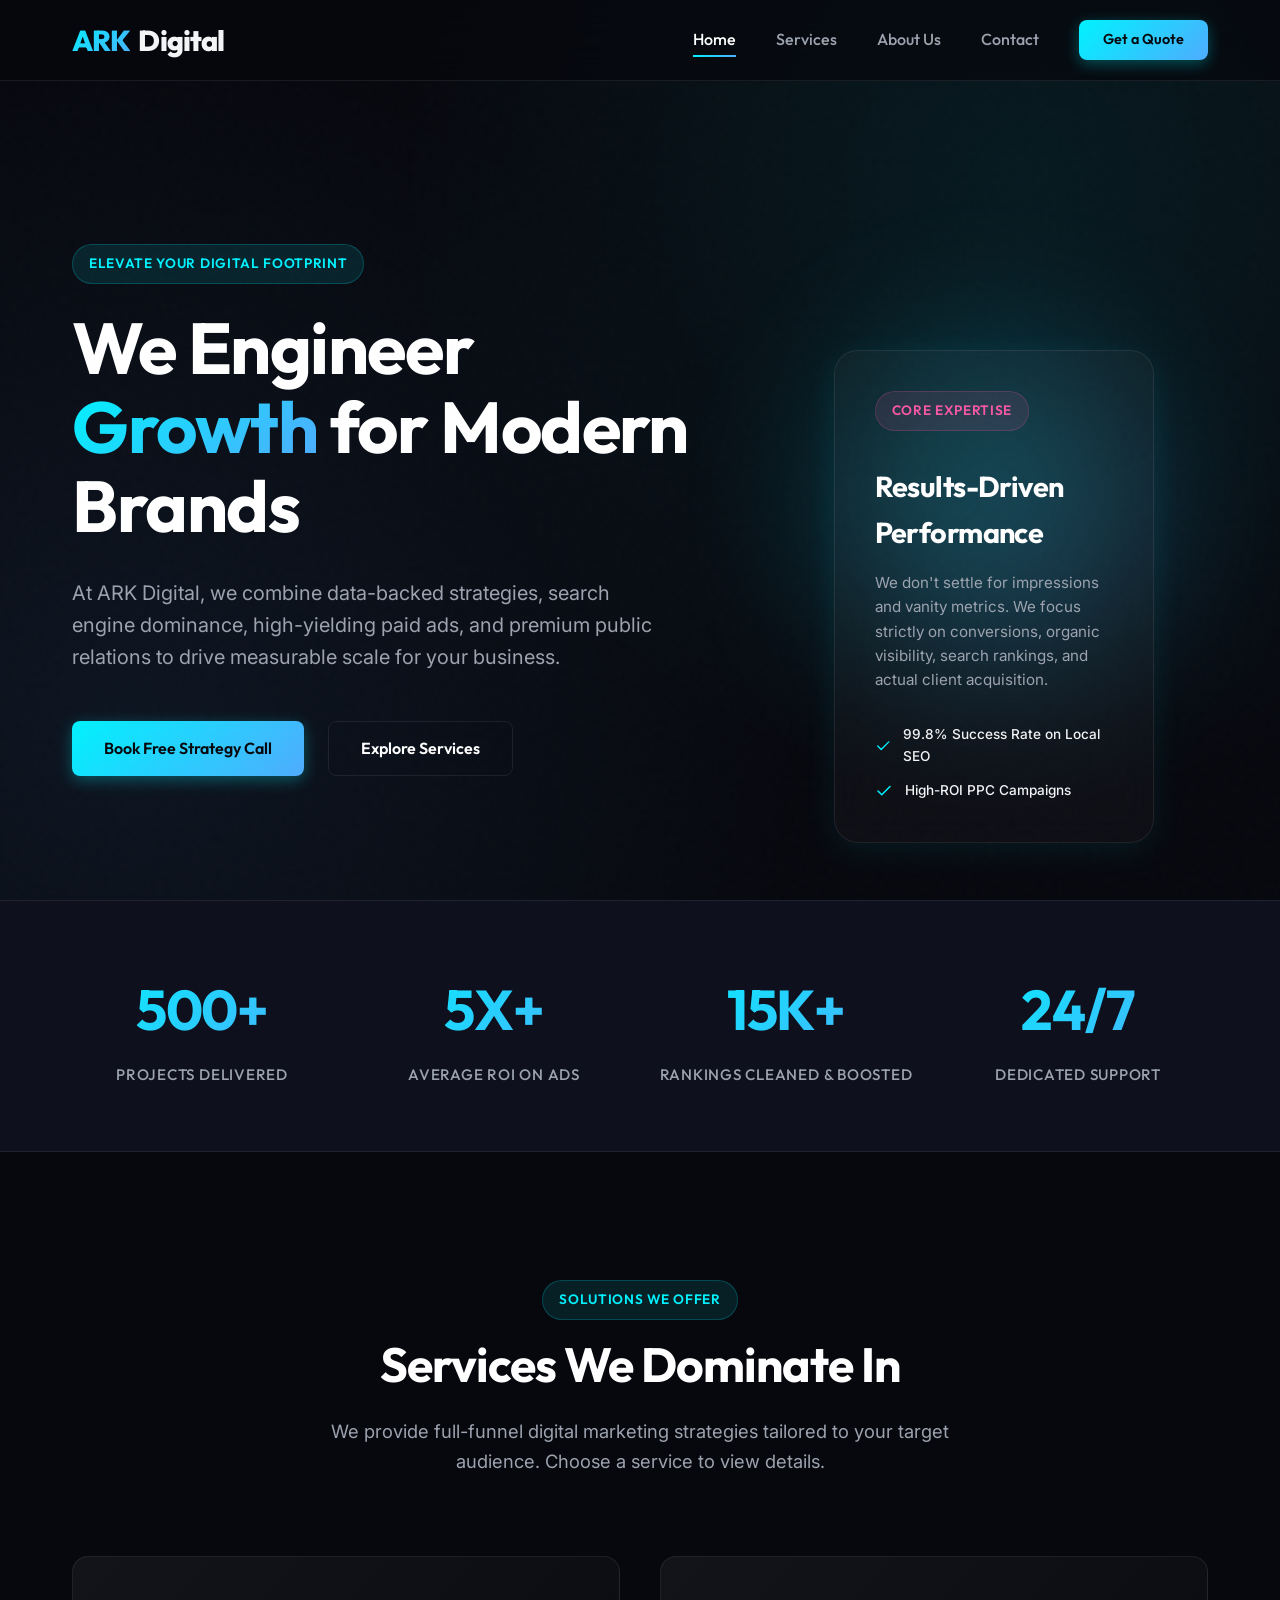
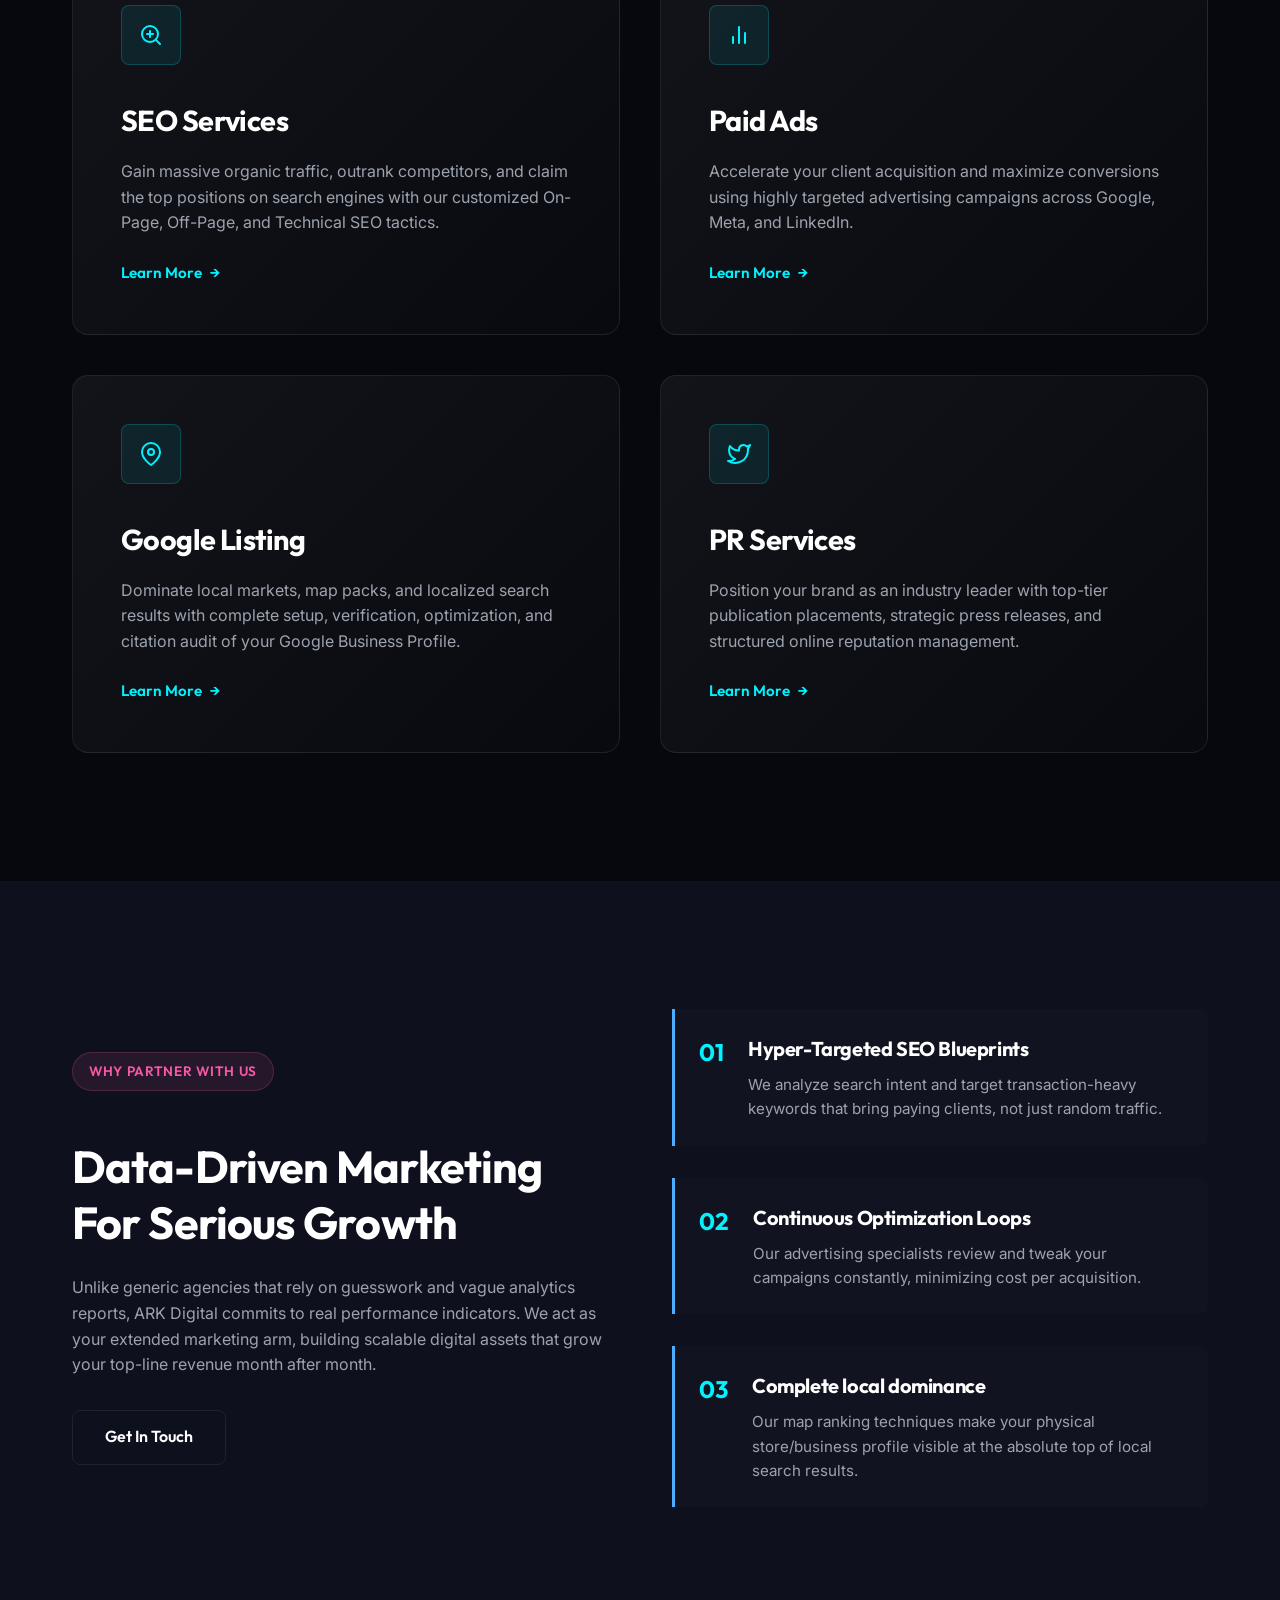
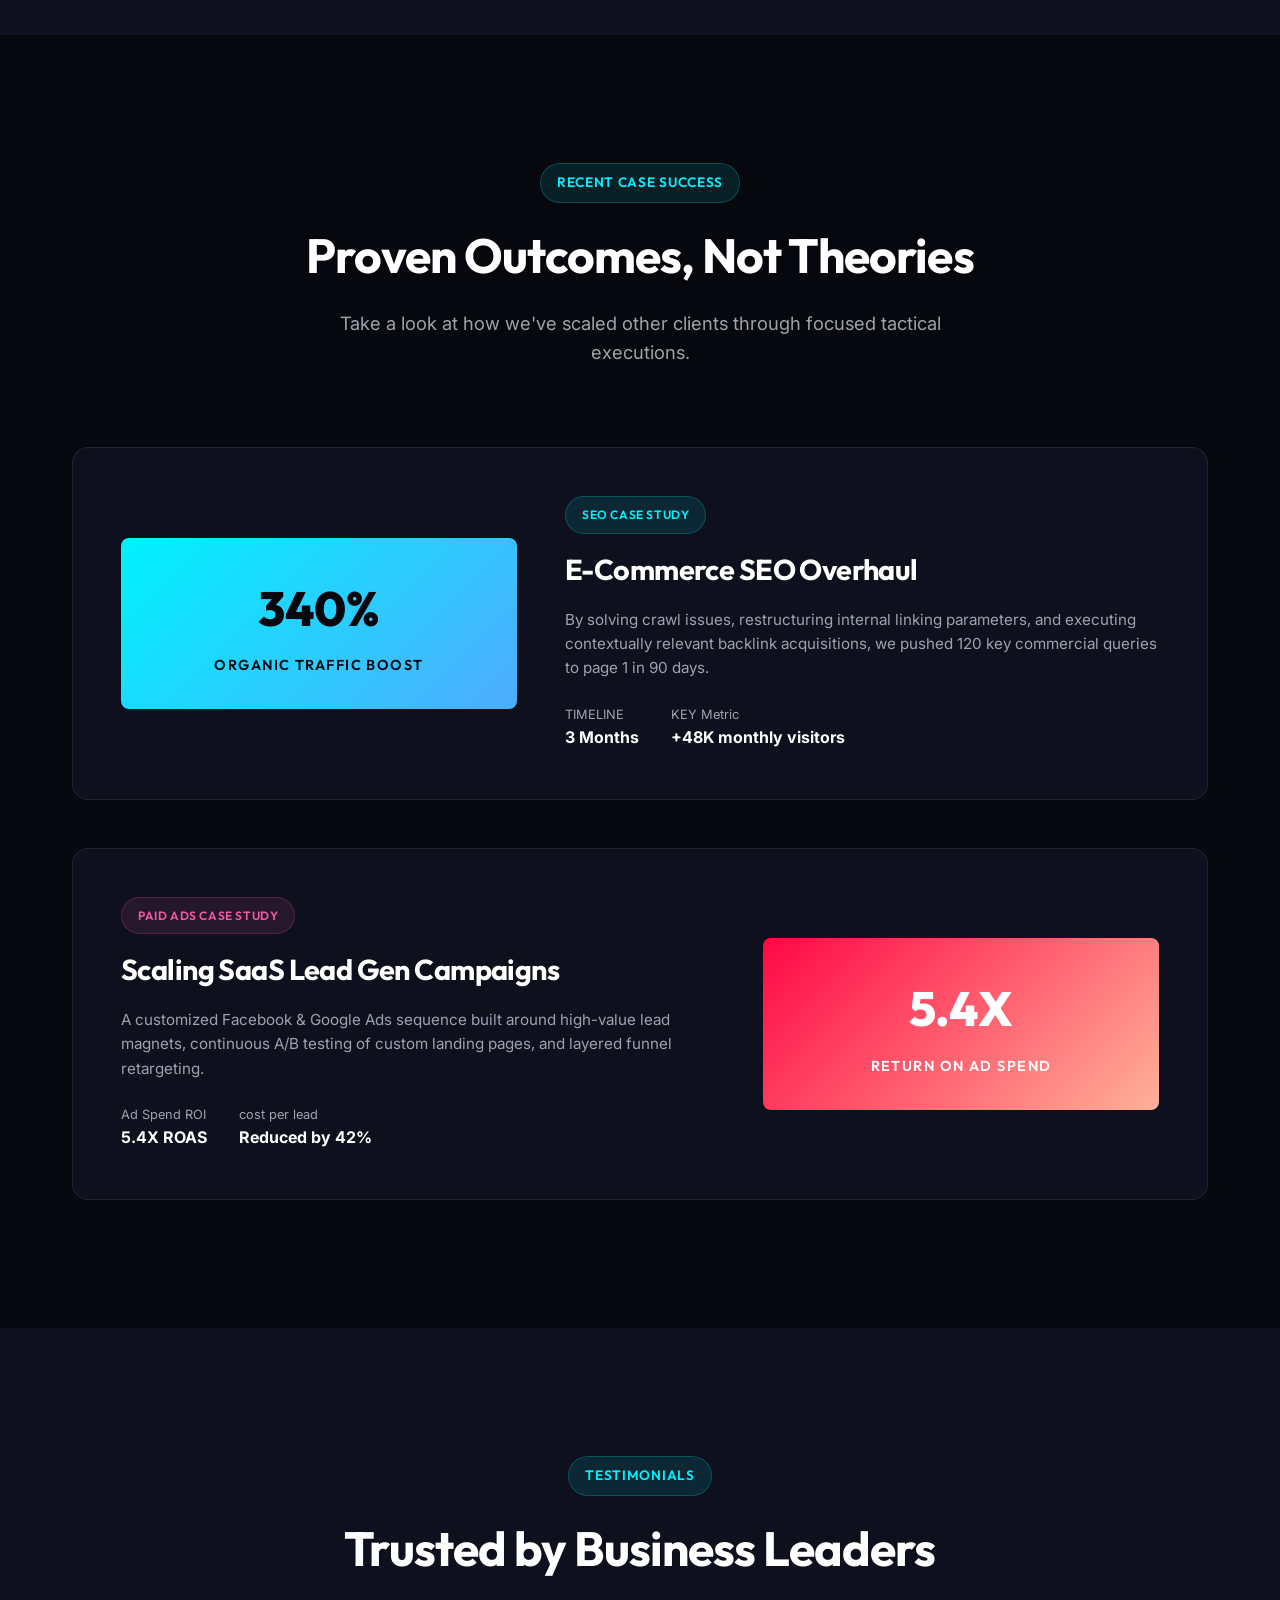
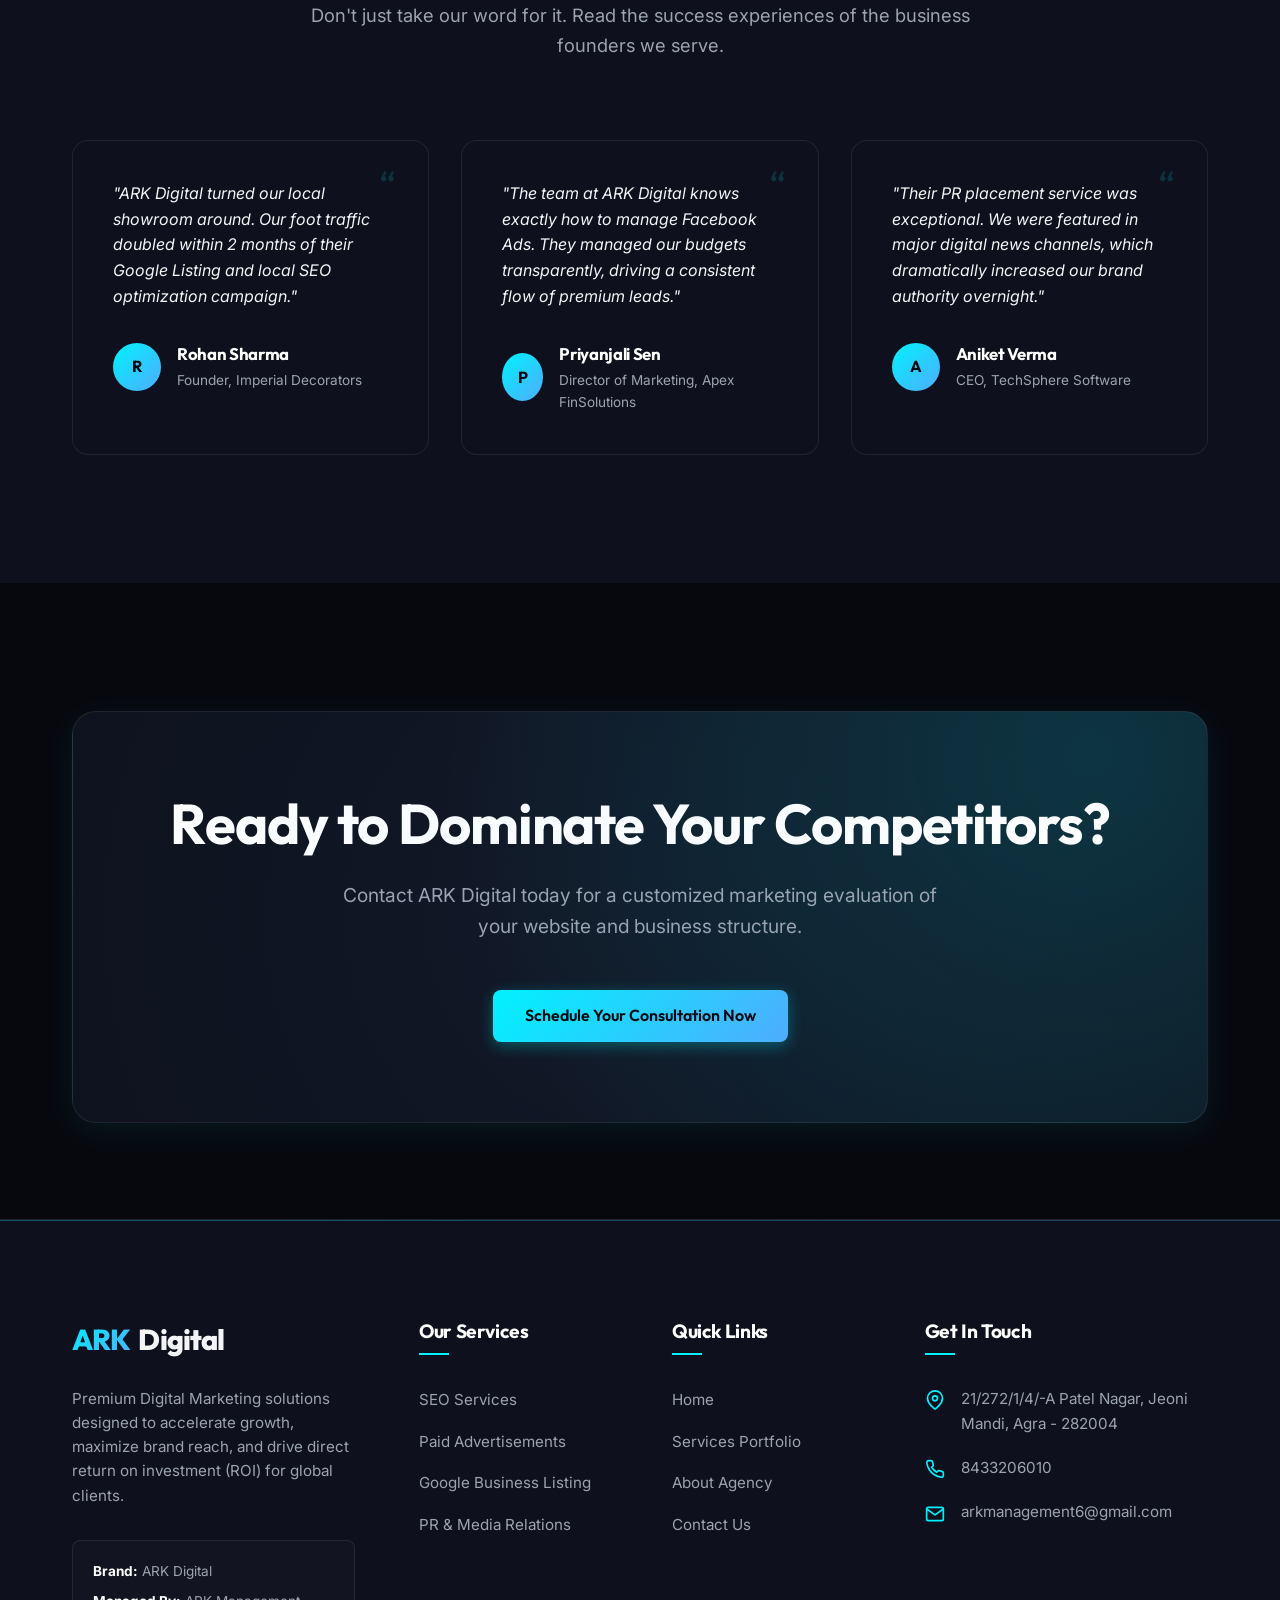
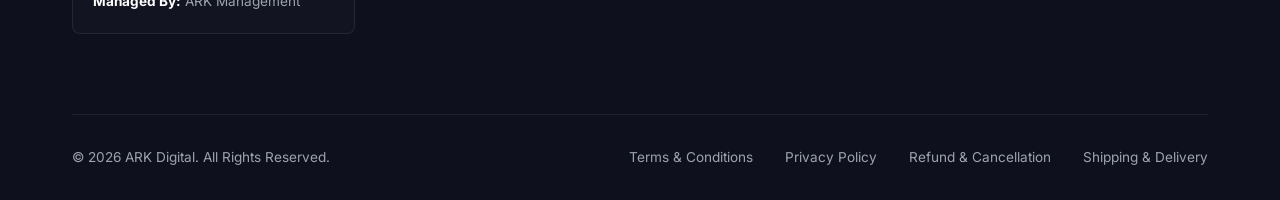
==== commit fbd45c3e: "Rebrand to ARK Digital, managed by ARK Management, and update all contact and merchant coordinates" ====
--- a/index.html
+++ b/index.html
@@ -3,8 +3,8 @@
 <head>
   <meta charset="UTF-8">
   <meta name="viewport" content="width=device-width, initial-scale=1.0">
-  <title>Ikko Digital Media | Premium Digital Marketing Agency</title>
-  <meta name="description" content="Ikko Digital Media is a top-tier digital marketing agency specializing in high-performance SEO, Paid Ads, Google Listing optimization, and PR campaigns to maximize business growth and ROI.">
+  <title>ARK Digital | Premium Digital Marketing Agency</title>
+  <meta name="description" content="ARK Digital (managed by ARK Management) is a top-tier digital marketing agency specializing in high-performance SEO, Paid Ads, Google Listing optimization, and PR campaigns to maximize business growth and ROI.">
   <link rel="stylesheet" href="css/styles.css">
 </head>
 <body>
@@ -13,7 +13,7 @@
   <header class="header">
     <div class="container navbar">
       <a href="index.html" class="logo">
-        <span>Ikko</span> Digital Media
+        <span>ARK</span> Digital
       </a>
       <button class="nav-toggle" aria-label="Toggle Navigation">
         <span></span>
@@ -36,7 +36,7 @@
       <div class="hero-content reveal">
         <span class="hero-tag">Elevate Your Digital Footprint</span>
         <h1>We Engineer <span class="text-gradient">Growth</span> for Modern Brands</h1>
-        <p>At Ikko Digital Media, we combine data-backed strategies, search engine dominance, high-yielding paid ads, and premium public relations to drive measurable scale for your business.</p>
+        <p>At ARK Digital, we combine data-backed strategies, search engine dominance, high-yielding paid ads, and premium public relations to drive measurable scale for your business.</p>
         <div class="hero-cta">
           <a href="contact.html" class="btn btn-primary">Book Free Strategy Call</a>
           <a href="services.html" class="btn btn-secondary">Explore Services</a>
@@ -145,7 +145,7 @@
         <span class="hero-tag" style="background: rgba(248, 87, 166, 0.1); border-color: rgba(248, 87, 166, 0.2); color: var(--color-accent);">Why Partner With Us</span>
         <h2 style="font-size: 2.8rem; margin: 1.5rem 0; line-height: 1.25;">Data-Driven Marketing For Serious Growth</h2>
         <p style="color: var(--text-muted); margin-bottom: 2rem;">
-          Unlike generic agencies that rely on guesswork and vague analytics reports, Ikko Digital Media commits to real performance indicators. We act as your extended marketing arm, building scalable digital assets that grow your top-line revenue month after month.
+          Unlike generic agencies that rely on guesswork and vague analytics reports, ARK Digital commits to real performance indicators. We act as your extended marketing arm, building scalable digital assets that grow your top-line revenue month after month.
         </p>
         <a href="contact.html" class="btn btn-secondary">Get In Touch</a>
       </div>
@@ -168,7 +168,7 @@
           <div class="feature-num">03</div>
           <div class="feature-content">
             <h4>Complete local dominance</h4>
-            <p>Our map ranking techniques make your physical store/business profile visible at the absolute top of Indore's geo-local lists.</p>
+            <p>Our map ranking techniques make your physical store/business profile visible at the absolute top of local search results.</p>
           </div>
         </div>
       </div>
@@ -251,13 +251,13 @@
         <div class="testimonial-card">
           <span class="testimonial-quote">&ldquo;</span>
           <p class="testimonial-text">
-            "Ikko Digital Media turned our local showroom around. Our foot traffic doubled within 2 months of their Google Listing and local SEO optimization campaign."
+            "ARK Digital turned our local showroom around. Our foot traffic doubled within 2 months of their Google Listing and local SEO optimization campaign."
           </p>
           <div class="testimonial-author">
             <div class="author-avatar">R</div>
             <div class="author-info">
               <h5>Rohan Sharma</h5>
-              <p>Founder, Indori Decorators</p>
+              <p>Founder, Imperial Decorators</p>
             </div>
           </div>
         </div>
@@ -265,7 +265,7 @@
         <div class="testimonial-card">
           <span class="testimonial-quote">&ldquo;</span>
           <p class="testimonial-text">
-            "Lucky and his marketing team know exactly how to manage Facebook Ads. They managed our budgets transparently, driving a consistent flow of premium leads."
+            "The team at ARK Digital knows exactly how to manage Facebook Ads. They managed our budgets transparently, driving a consistent flow of premium leads."
           </p>
           <div class="testimonial-author">
             <div class="author-avatar">P</div>
@@ -285,7 +285,7 @@
             <div class="author-avatar">A</div>
             <div class="author-info">
               <h5>Aniket Verma</h5>
-              <p>CEO, TechIndore Software</p>
+              <p>CEO, TechSphere Software</p>
             </div>
           </div>
         </div>
@@ -298,7 +298,7 @@
     <div class="container reveal">
       <div class="cta-banner">
         <h2>Ready to Dominate Your Competitors?</h2>
-        <p>Contact Ikko Digital Media today for a customized marketing evaluation of your website and business structure.</p>
+        <p>Contact ARK Digital today for a customized marketing evaluation of your website and business structure.</p>
         <a href="contact.html" class="btn btn-primary">Schedule Your Consultation Now</a>
       </div>
     </div>
@@ -310,12 +310,12 @@
       <div class="footer-grid">
         <div class="footer-brand">
           <a href="index.html" class="logo" style="margin-bottom: 1.5rem; display: inline-flex;">
-            <span>Ikko</span> Digital Media
+            <span>ARK</span> Digital
           </a>
           <p>Premium Digital Marketing solutions designed to accelerate growth, maximize brand reach, and drive direct return on investment (ROI) for global clients.</p>
           <div class="footer-owner-info">
-            <p><strong>Owner:</strong> Lucky Jat</p>
-            <p><strong>Brand:</strong> Ikko Digital Media</p>
+            <p><strong>Brand:</strong> ARK Digital</p>
+            <p><strong>Managed By:</strong> ARK Management</p>
           </div>
         </div>
         <div class="footer-col">
@@ -339,23 +339,23 @@
         <div class="footer-col">
           <h4>Get In Touch</h4>
           <ul class="footer-contact-details">
-            <li>
+            <li style="align-items: flex-start;">
+              <svg width="20" height="20" viewBox="0 0 24 24" fill="none" stroke="currentColor" stroke-width="2" stroke-linecap="round" stroke-linejoin="round" style="margin-top: 0.2rem;"><path d="M21 10c0 7-9 13-9 13s-9-6-9-13a9 9 0 0 1 18 0z"></path><circle cx="12" cy="10" r="3"></circle></svg>
+              <span>21/272/1/4/-A Patel Nagar, Jeoni Mandi, Agra - 282004</span>
+            </li>
+            <li style="align-items: center;">
               <svg width="20" height="20" viewBox="0 0 24 24" fill="none" stroke="currentColor" stroke-width="2" stroke-linecap="round" stroke-linejoin="round"><path d="M22 16.92v3a2 2 0 0 1-2.18 2 19.79 19.79 0 0 1-8.63-3.07 19.5 19.5 0 0 1-6-6 19.79 19.79 0 0 1-3.07-8.67A2 2 0 0 1 4.11 2h3a2 2 0 0 1 2 1.72 12.84 12.84 0 0 0 .7 2.81 2 2 0 0 1-.45 2.11L8.09 9.91a16 16 0 0 0 6 6l1.27-1.27a2 2 0 0 1 2.11-.45 12.84 12.84 0 0 0 2.81.7A2 2 0 0 1 22 16.92z"></path></svg>
-              <span>+91 9109035073</span>
+              <a href="tel:8433206010">8433206010</a>
             </li>
-            <li>
+            <li style="align-items: center;">
               <svg width="20" height="20" viewBox="0 0 24 24" fill="none" stroke="currentColor" stroke-width="2" stroke-linecap="round" stroke-linejoin="round"><path d="M4 4h16c1.1 0 2 .9 2 2v12c0 1.1-.9 2-2 2H4c-1.1 0-2-.9-2-2V6c0-1.1.9-2 2-2z"></path><polyline points="22,6 12,13 2,6"></polyline></svg>
-              <span>info@ikkodigital.online</span>
-            </li>
-            <li>
-              <svg width="20" height="20" viewBox="0 0 24 24" fill="none" stroke="currentColor" stroke-width="2" stroke-linecap="round" stroke-linejoin="round"><path d="M21 10c0 7-9 13-9 13s-9-6-9-13a9 9 0 0 1 18 0z"></path><circle cx="12" cy="10" r="3"></circle></svg>
-              <span>204, Ram Nagar, Musakhedi, Indore, MP-452001</span>
+              <a href="mailto:arkmanagement6@gmail.com">arkmanagement6@gmail.com</a>
             </li>
           </ul>
         </div>
       </div>
       <div class="footer-bottom">
-        <p>&copy; 2026 Ikko Digital Media. All Rights Reserved.</p>
+        <p>&copy; 2026 ARK Digital. All Rights Reserved.</p>
         <div class="footer-policy-links">
           <a href="terms-and-conditions.html">Terms & Conditions</a>
           <a href="privacy-policy.html">Privacy Policy</a>
--- a/css/styles.css
+++ b/css/styles.css
@@ -1187,6 +1187,16 @@
   margin-top: 3px;
 }
 
+.footer-contact-details a {
+  color: var(--text-muted);
+  text-decoration: none;
+  transition: color 0.2s ease;
+}
+
+.footer-contact-details a:hover {
+  color: var(--color-primary);
+}
+
 .footer-bottom {
   border-top: 1px solid var(--border-light);
   padding-top: 2rem;
